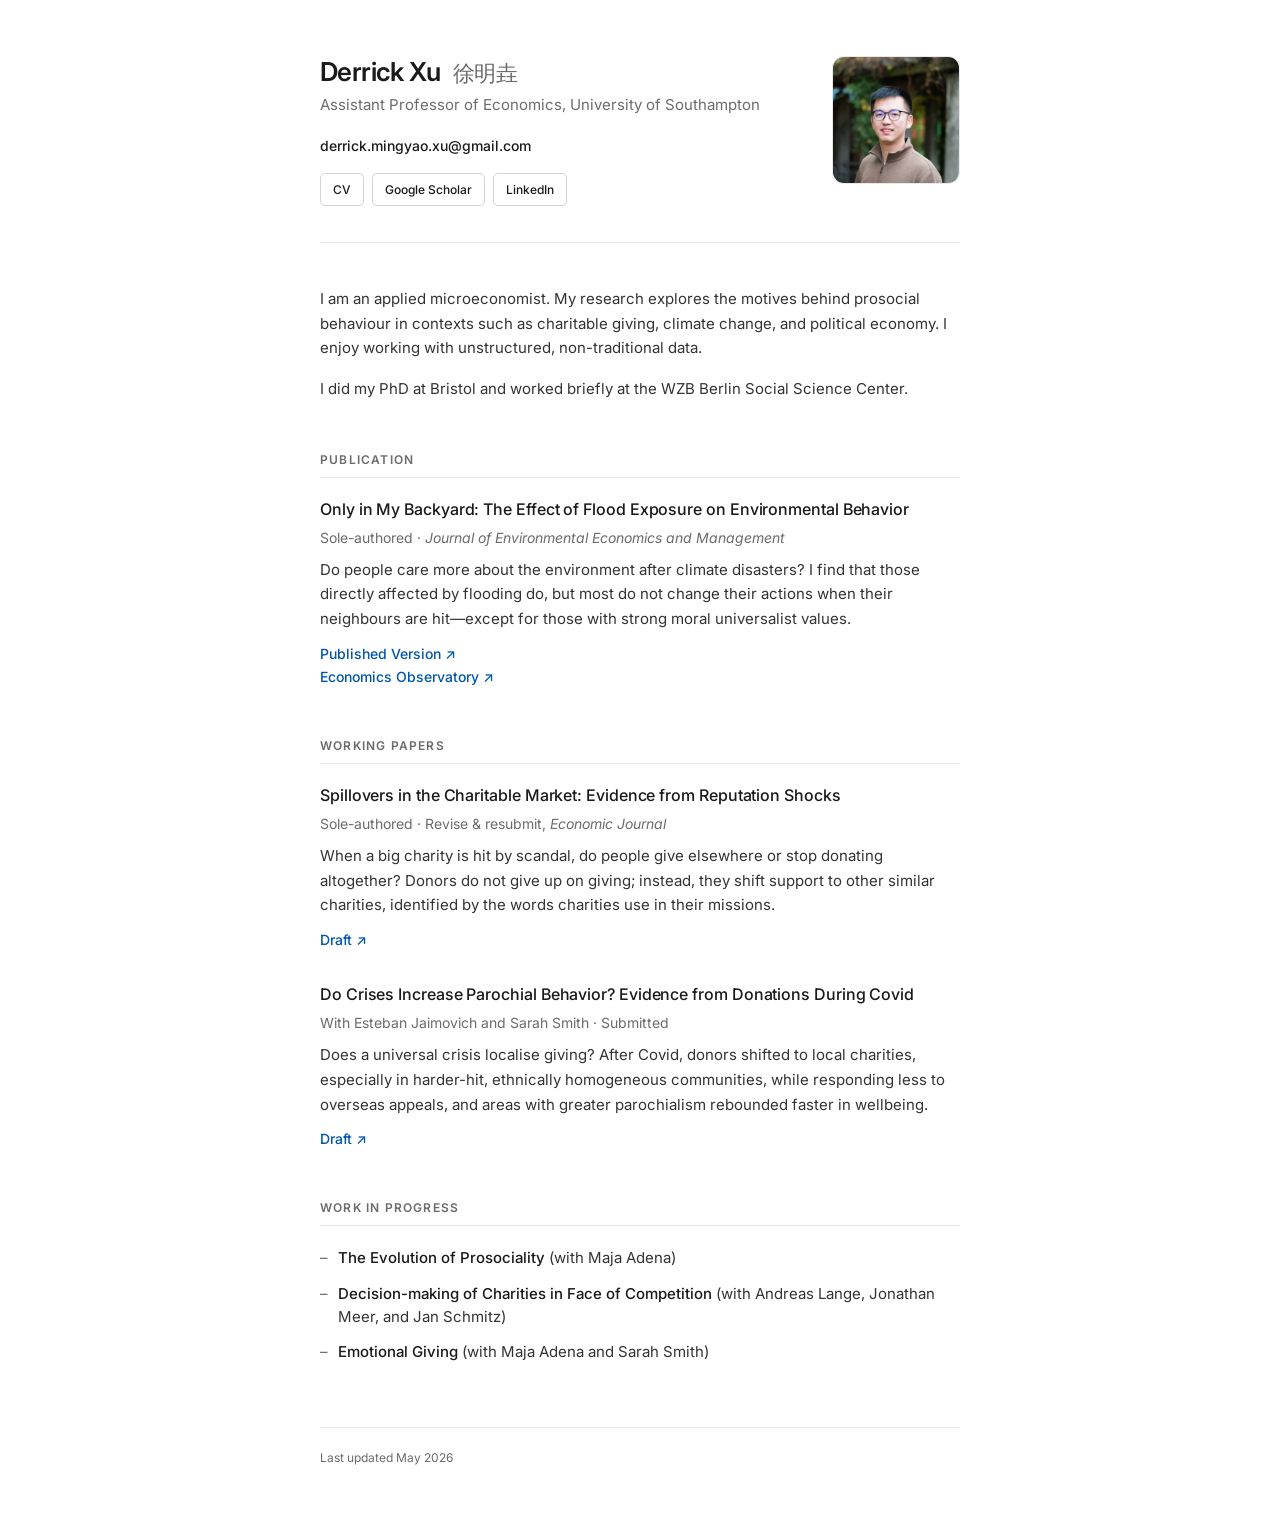
==== index.html @ 15046eed "Add Economics Observatory link for flood exposure paper. Co-authored-by: Cursor <cursoragent@cursor." ====
<!DOCTYPE html>
<html lang="en">
<head>
  <meta charset="utf-8">
  <meta name="viewport" content="width=device-width, initial-scale=1">
  <meta name="description" content="Derrick Xu — Assistant Professor of Economics at the University of Southampton. Applied microeconomist researching prosocial behaviour, charitable giving, and climate change.">
  <meta name="author" content="Derrick Xu">
  <title>Derrick Xu | Assistant Professor of Economics</title>
  <link rel="preconnect" href="https://fonts.googleapis.com">
  <link rel="preconnect" href="https://fonts.gstatic.com" crossorigin>
  <link href="https://fonts.googleapis.com/css2?family=Inter:wght@300;400;500;600;700&display=swap" rel="stylesheet">
  <link rel="stylesheet" href="/styles.css">
  <link rel="canonical" href="https://www.mingyaoxu.com/">
  <meta property="og:type" content="website">
  <meta property="og:url" content="https://www.mingyaoxu.com/">
  <meta property="og:title" content="Derrick Xu | Assistant Professor of Economics">
  <meta property="og:description" content="Applied microeconomist at the University of Southampton researching prosocial behaviour, charitable giving, and climate change.">
  <meta property="og:image" content="https://www.mingyaoxu.com/profile.jpg">
  <script type="application/ld+json">
  {
    "@context": "https://schema.org",
    "@type": "Person",
    "name": "Derrick Xu",
    "alternateName": "徐明垚",
    "url": "https://www.mingyaoxu.com/",
    "email": "derrick.mingyao.xu@gmail.com",
    "jobTitle": "Assistant Professor of Economics",
    "worksFor": {
      "@type": "Organization",
      "name": "University of Southampton"
    },
    "sameAs": [
      "https://scholar.google.com/citations?user=iKo71YAAAAAJ&hl=en",
      "https://www.linkedin.com/in/mingyaoxu/"
    ],
    "image": "https://www.mingyaoxu.com/profile.jpg"
  }
  </script>
</head>
<body>
  <main>
    <header class="profile-container">
      <div class="profile-text">
        <h1>Derrick Xu <span lang="zh">徐明垚</span></h1>
        <p class="role">Assistant Professor of Economics, University of Southampton</p>
        <p class="email-line"><a href="mailto:derrick.mingyao.xu@gmail.com">derrick.mingyao.xu@gmail.com</a></p>
        <div class="social-links">
          <a href="cv.pdf" class="btn" target="_blank">CV</a>
          <a href="https://scholar.google.com/citations?user=iKo71YAAAAAJ&hl=en" class="btn" target="_blank">Google Scholar</a>
          <a href="https://www.linkedin.com/in/mingyaoxu/" class="btn" target="_blank">LinkedIn</a>
        </div>
      </div>
      <div class="profile-photo-wrapper">
        <img src="profile.jpg" alt="Derrick Xu" class="profile-photo">
      </div>
    </header>

    <section class="intro">
      <p>
        I am an applied microeconomist. My research explores the motives behind
        prosocial behaviour in contexts such as charitable giving, climate change,
        and political economy. I enjoy working with unstructured, non-traditional data.
      </p>
      <p>
        I did my PhD at Bristol and worked briefly at the WZB Berlin Social Science Center.
      </p>
    </section>

    <section>
      <h2>Publication</h2>
      <article class="paper">
        <h3>Only in My Backyard: The Effect of Flood Exposure on Environmental Behavior</h3>
        <p class="meta">Sole-authored · <em>Journal of Environmental Economics and Management</em></p>
        <p class="abstract">
          Do people care more about the environment after climate disasters? I find that
          those directly affected by flooding do, but most do not change their actions when
          their neighbours are hit—except for those with strong moral universalist values.
        </p>
        <p class="links">
          <a href="https://www.sciencedirect.com/science/article/pii/S0095069626000203" target="_blank">Published Version ↗</a><br>
          <a href="https://www.economicsobservatory.com/how-do-climate-disasters-affect-pro-environmental-behaviour" target="_blank">Economics Observatory ↗</a>
        </p>
      </article>
    </section>

    <section>
      <h2>Working Papers</h2>

      <article class="paper">
        <h3>Spillovers in the Charitable Market: Evidence from Reputation Shocks</h3>
        <p class="meta">Sole-authored · Revise &amp; resubmit, <em>Economic Journal</em></p>
        <p class="abstract">
          When a big charity is hit by scandal, do people give elsewhere or stop donating
          altogether? Donors do not give up on giving; instead, they shift support to other
          similar charities, identified by the words charities use in their missions.
        </p>
        <p class="links">
          <a href="https://papers.ssrn.com/sol3/papers.cfm?abstract_id=4206456" target="_blank">Draft ↗</a>
        </p>
      </article>

      <article class="paper">
        <h3>Do Crises Increase Parochial Behavior? Evidence from Donations During Covid</h3>
        <p class="meta">With Esteban Jaimovich and Sarah Smith · Submitted</p>
        <p class="abstract">
          Does a universal crisis localise giving? After Covid, donors shifted to local
          charities, especially in harder-hit, ethnically homogeneous communities, while
          responding less to overseas appeals, and areas with greater parochialism
          rebounded faster in wellbeing.
        </p>
        <p class="links">
          <a href="https://drive.google.com/file/d/1Ia8C5Upaz-mof3PWEt4XG70wRRkatmMQ/view?usp=drive_link" target="_blank">Draft ↗</a>
        </p>
      </article>
    </section>

    <section>
      <h2>Work in Progress</h2>
      <ul class="wip">
        <li><strong>The Evolution of Prosociality</strong> (with Maja Adena)</li>
        <li><strong>Decision-making of Charities in Face of Competition</strong> (with Andreas Lange, Jonathan Meer, and Jan Schmitz)</li>
        <li><strong>Emotional Giving</strong> (with Maja Adena and Sarah Smith)</li>
      </ul>
    </section>

    <footer>
      <p>Last updated May 2026</p>
    </footer>
  </main>
</body>
</html>
---- styles.css ----
*,
*::before,
*::after {
  box-sizing: border-box;
}

:root {
  --text: #1a1a1a;
  --text-secondary: #333333;
  --text-muted: #6b6b6b;
  --link: #0055aa;
  --link-hover: #003d7a;
  --border: #e8e8e8;
  --bg-hover: #f5f5f7;
  --max-width: 40rem;

  /* Type scale */
  --fs-xs: 0.75rem;
  --fs-sm: 0.875rem;
  --fs-base: 0.9375rem;
  --fs-md: 1rem;
  --fs-lg: 1.0625rem;
  --fs-xl: 1.625rem;
}

html {
  font-size: 16px;
  -webkit-text-size-adjust: 100%;
}

body {
  margin: 0;
  padding: 3.5rem 1.75rem 4.5rem;
  font-family: 'Inter', -apple-system, BlinkMacSystemFont, "Segoe UI", Roboto, Helvetica, Arial, sans-serif;
  font-size: var(--fs-base);
  line-height: 1.65;
  color: var(--text);
  background: #ffffff;
  -webkit-font-smoothing: antialiased;
  -moz-osx-font-smoothing: grayscale;
}

main {
  max-width: var(--max-width);
  margin: 0 auto;
}

/* Header & Profile Layout */
.profile-container {
  display: flex;
  flex-direction: row;
  align-items: flex-start;
  justify-content: space-between;
  gap: 2rem;
  margin-bottom: 2.75rem;
  padding-bottom: 2.25rem;
  border-bottom: 1px solid var(--border);
}

.profile-text {
  flex: 1;
}

h1 {
  margin: 0 0 0.35rem;
  font-size: var(--fs-xl);
  font-weight: 600;
  line-height: 1.25;
  letter-spacing: -0.02em;
  color: var(--text);
}

h1 span {
  font-size: 0.85em;
  font-weight: 400;
  color: var(--text-muted);
  margin-left: 0.4rem;
}

.role {
  margin: 0 0 1.125rem;
  font-size: var(--fs-base);
  font-weight: 400;
  color: var(--text-muted);
  line-height: 1.45;
}

/* Social & Action Links */
.email-line {
  margin: 0 0 1rem;
  font-size: var(--fs-sm);
  color: var(--text-muted);
}

.email-line a {
  color: var(--text);
  font-weight: 500;
}

.email-line a:hover {
  color: var(--link);
  text-decoration: none;
}

.social-links {
  display: flex;
  flex-wrap: wrap;
  gap: 0.5rem;
}

.btn {
  display: inline-flex;
  align-items: center;
  padding: 0.35rem 0.75rem;
  font-size: var(--fs-xs);
  font-weight: 500;
  color: var(--text);
  background: #ffffff;
  border: 1px solid #d4d4d8;
  border-radius: 5px;
  text-decoration: none;
  transition: background 0.15s ease, border-color 0.15s ease;
}

.btn:hover {
  background: var(--bg-hover);
  border-color: #a1a1aa;
  color: var(--text);
  text-decoration: none;
}

/* Profile Photo */
.profile-photo-wrapper {
  flex-shrink: 0;
}

.profile-photo {
  width: 128px;
  height: 128px;
  object-fit: cover;
  object-position: center center;
  border-radius: 12px;
  border: 1px solid var(--border);
  background-color: var(--bg-hover);
}

/* Section Styles */
section {
  margin-bottom: 3rem;
}

h2 {
  margin: 0 0 1.25rem;
  font-size: var(--fs-xs);
  font-weight: 600;
  letter-spacing: 0.1em;
  text-transform: uppercase;
  color: var(--text-muted);
  border-bottom: 1px solid var(--border);
  padding-bottom: 0.45rem;
}

.intro p {
  margin: 0 0 1rem;
  font-size: var(--fs-base);
  line-height: 1.65;
  color: var(--text-secondary);
}

/* Paper Styles */
.paper {
  margin-bottom: 2rem;
}

.paper:last-child {
  margin-bottom: 0;
}

h3 {
  margin: 0 0 0.35rem;
  font-size: var(--fs-md);
  font-weight: 500;
  line-height: 1.45;
  letter-spacing: -0.005em;
  color: var(--text);
}

.meta {
  margin: 0 0 0.625rem;
  font-size: var(--fs-sm);
  color: var(--text-muted);
  line-height: 1.5;
}

.abstract {
  margin: 0 0 0.625rem;
  font-size: var(--fs-base);
  color: var(--text-secondary);
  line-height: 1.65;
}

.links {
  margin: 0;
  font-size: var(--fs-sm);
  font-weight: 500;
}

/* Work in Progress List */
.wip {
  margin: 0;
  padding: 0;
  list-style: none;
}

.wip li {
  position: relative;
  padding-left: 1.125rem;
  margin-bottom: 0.75rem;
  font-size: var(--fs-base);
  color: var(--text-secondary);
  line-height: 1.55;
}

.wip li::before {
  content: "–";
  position: absolute;
  left: 0;
  color: var(--text-muted);
}

.wip li strong {
  font-weight: 500;
  color: var(--text);
}

/* Global Link Styles */
a {
  color: var(--link);
  text-decoration: none;
  transition: color 0.15s ease;
}

a:hover {
  color: var(--link-hover);
  text-decoration: underline;
}

/* Footer */
footer {
  margin-top: 4rem;
  padding-top: 1.25rem;
  border-top: 1px solid var(--border);
}

footer p {
  margin: 0;
  font-size: var(--fs-xs);
  color: var(--text-muted);
}

/* Responsive Design */
@media (max-width: 640px) {
  body {
    padding: 2.25rem 1.125rem 3.5rem;
  }

  .profile-container {
    flex-direction: column-reverse;
    align-items: center;
    text-align: center;
    gap: 1.25rem;
    padding-bottom: 1.75rem;
  }

  .profile-photo {
    width: 112px;
    height: 112px;
  }

  h1 {
    font-size: 1.5rem;
  }

  .role {
    margin-bottom: 1rem;
  }

  .social-links {
    justify-content: center;
  }
}
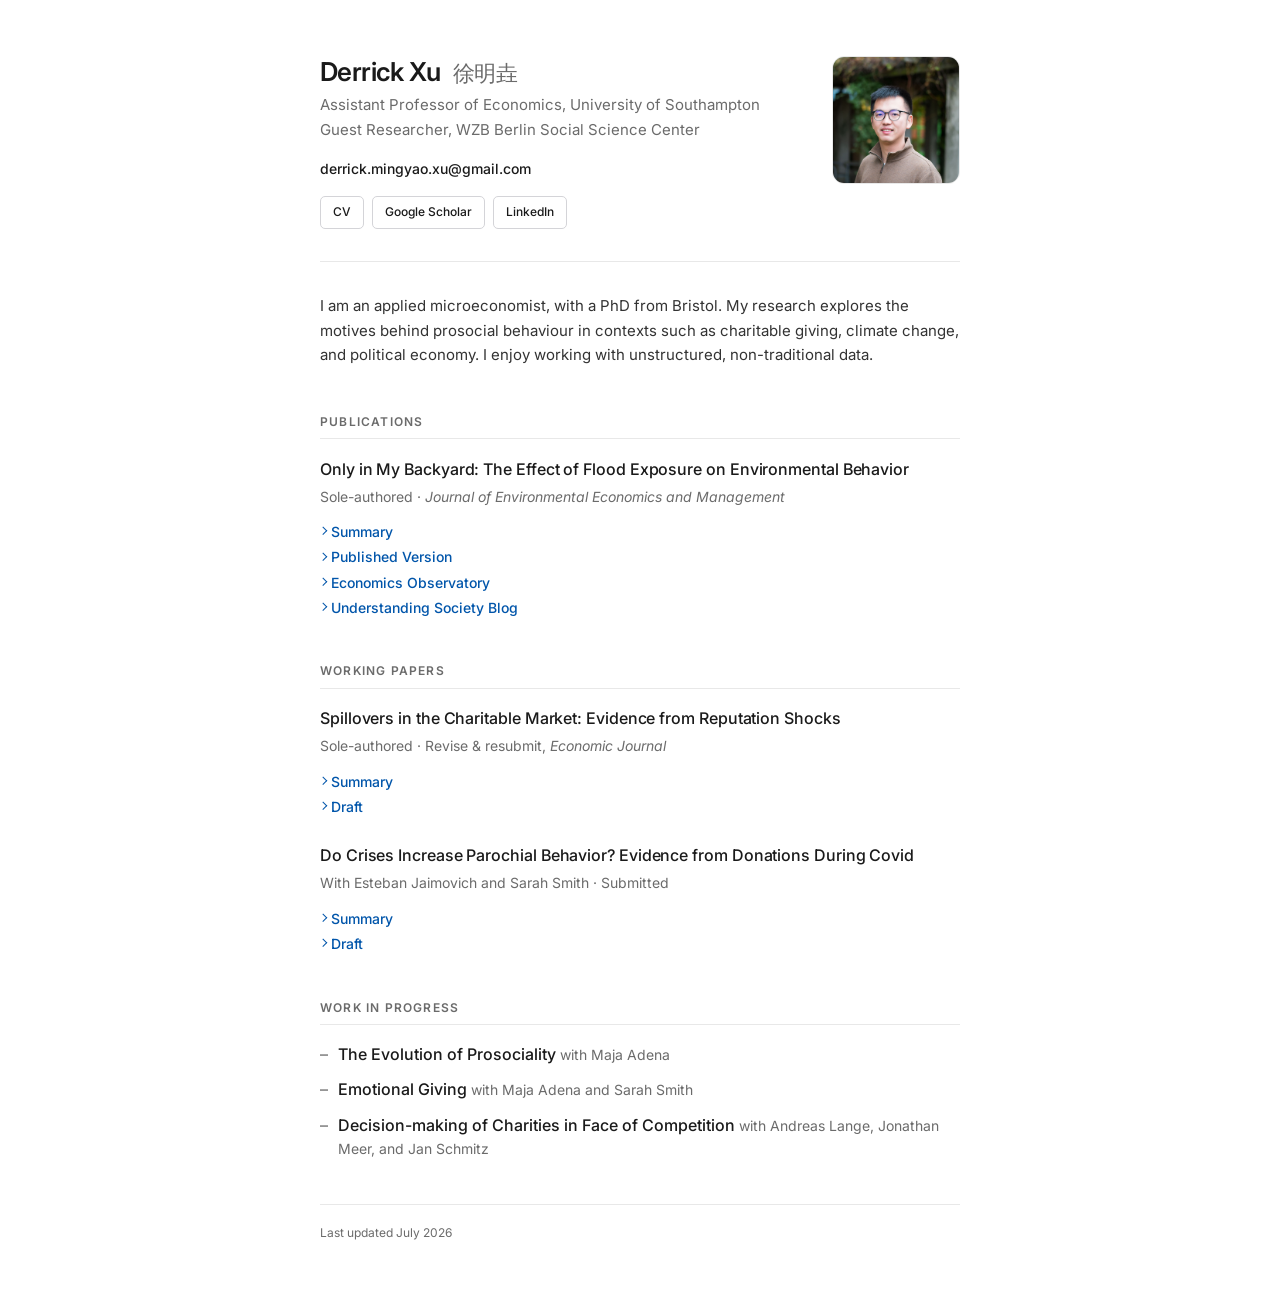
==== commit f39d2065: "Refresh homepage layout with clearer sections and click-to-show summaries. Co-authored-by: Cursor <c" ====
--- a/index.html
+++ b/index.html
@@ -9,7 +9,7 @@
   <link rel="preconnect" href="https://fonts.googleapis.com">
   <link rel="preconnect" href="https://fonts.gstatic.com" crossorigin>
   <link href="https://fonts.googleapis.com/css2?family=Inter:wght@300;400;500;600;700&display=swap" rel="stylesheet">
-  <link rel="stylesheet" href="/styles.css">
+  <link rel="stylesheet" href="styles.css">
   <link rel="canonical" href="https://www.mingyaoxu.com/">
   <meta property="og:type" content="website">
   <meta property="og:url" content="https://www.mingyaoxu.com/">
@@ -43,6 +43,7 @@
       <div class="profile-text">
         <h1>Derrick Xu <span lang="zh">徐明垚</span></h1>
         <p class="role">Assistant Professor of Economics, University of Southampton</p>
+        <p class="role role-secondary">Guest Researcher, WZB Berlin Social Science Center</p>
         <p class="email-line"><a href="mailto:derrick.mingyao.xu@gmail.com">derrick.mingyao.xu@gmail.com</a></p>
         <div class="social-links">
           <a href="cv.pdf" class="btn" target="_blank">CV</a>
@@ -57,74 +58,81 @@
 
     <section class="intro">
       <p>
-        I am an applied microeconomist. My research explores the motives behind
+        I am an applied microeconomist, with a PhD from Bristol. My research explores the motives behind
         prosocial behaviour in contexts such as charitable giving, climate change,
         and political economy. I enjoy working with unstructured, non-traditional data.
       </p>
-      <p>
-        I did my PhD at Bristol and worked briefly at the WZB Berlin Social Science Center.
-      </p>
     </section>
 
-    <section>
-      <h2>Publication</h2>
+    <section class="research-section">
+      <h2>Publications</h2>
       <article class="paper">
         <h3>Only in My Backyard: The Effect of Flood Exposure on Environmental Behavior</h3>
         <p class="meta">Sole-authored · <em>Journal of Environmental Economics and Management</em></p>
-        <p class="abstract">
-          Do people care more about the environment after climate disasters? I find that
-          those directly affected by flooding do, but most do not change their actions when
-          their neighbours are hit—except for those with strong moral universalist values.
-        </p>
+        <details class="summary">
+          <summary>Summary</summary>
+          <p>
+            Do people care more about the environment after climate disasters? I find that
+            those directly affected by flooding do, but most do not change their actions when
+            their neighbours are hit—except for those with strong moral universalist values.
+          </p>
+        </details>
         <p class="links">
-          <a href="https://www.sciencedirect.com/science/article/pii/S0095069626000203" target="_blank">Published Version ↗</a><br>
-          <a href="https://www.economicsobservatory.com/how-do-climate-disasters-affect-pro-environmental-behaviour" target="_blank">Economics Observatory ↗</a>
+          <a href="https://www.sciencedirect.com/science/article/pii/S0095069626000203" target="_blank">Published Version</a>
+          <a href="https://www.economicsobservatory.com/how-do-climate-disasters-affect-pro-environmental-behaviour" target="_blank">Economics Observatory</a>
+          <a href="https://www.understandingsociety.ac.uk/blog/2026/07/06/local-flooding-behaviour/" target="_blank">Understanding Society Blog</a>
         </p>
       </article>
     </section>
 
-    <section>
+    <section class="research-section">
       <h2>Working Papers</h2>
 
       <article class="paper">
         <h3>Spillovers in the Charitable Market: Evidence from Reputation Shocks</h3>
         <p class="meta">Sole-authored · Revise &amp; resubmit, <em>Economic Journal</em></p>
-        <p class="abstract">
-          When a big charity is hit by scandal, do people give elsewhere or stop donating
-          altogether? Donors do not give up on giving; instead, they shift support to other
-          similar charities, identified by the words charities use in their missions.
-        </p>
+        <details class="summary">
+          <summary>Summary</summary>
+          <p>
+            When a big charity is hit by scandal, do people give elsewhere or stop donating
+            altogether? Donors do not give up on giving; instead, they shift support to other
+            similar charities, identified by the words charities use in their missions.
+          </p>
+        </details>
         <p class="links">
-          <a href="https://papers.ssrn.com/sol3/papers.cfm?abstract_id=4206456" target="_blank">Draft ↗</a>
+          <a href="https://papers.ssrn.com/sol3/papers.cfm?abstract_id=4206456" target="_blank">Draft</a>
         </p>
       </article>
 
       <article class="paper">
         <h3>Do Crises Increase Parochial Behavior? Evidence from Donations During Covid</h3>
         <p class="meta">With Esteban Jaimovich and Sarah Smith · Submitted</p>
-        <p class="abstract">
-          Does a universal crisis localise giving? After Covid, donors shifted to local
-          charities, especially in harder-hit, ethnically homogeneous communities, while
-          responding less to overseas appeals, and areas with greater parochialism
-          rebounded faster in wellbeing.
-        </p>
+        <details class="summary">
+          <summary>Summary</summary>
+          <p>
+            Does a universal crisis localise giving? After Covid, donors shifted to local
+            charities, especially in harder-hit, ethnically homogeneous communities, while
+            responding less to overseas appeals, and areas with greater parochialism
+            rebounded faster in wellbeing.
+          </p>
+        </details>
         <p class="links">
-          <a href="https://drive.google.com/file/d/1Ia8C5Upaz-mof3PWEt4XG70wRRkatmMQ/view?usp=drive_link" target="_blank">Draft ↗</a>
+          <a href="https://drive.google.com/file/d/1Ia8C5Upaz-mof3PWEt4XG70wRRkatmMQ/view?usp=drive_link" target="_blank">Draft</a>
         </p>
       </article>
     </section>
 
-    <section>
+    <section class="research-section">
       <h2>Work in Progress</h2>
       <ul class="wip">
-        <li><strong>The Evolution of Prosociality</strong> (with Maja Adena)</li>
-        <li><strong>Decision-making of Charities in Face of Competition</strong> (with Andreas Lange, Jonathan Meer, and Jan Schmitz)</li>
-        <li><strong>Emotional Giving</strong> (with Maja Adena and Sarah Smith)</li>
+        <li><strong>The Evolution of Prosociality</strong> <span class="coauthors">with Maja Adena</span></li>
+        <li><strong>Emotional Giving</strong> <span class="coauthors">with Maja Adena and Sarah Smith</span></li>
+        <li><strong>Decision-making of Charities in Face of Competition</strong> <span class="coauthors">with Andreas Lange, Jonathan Meer, and Jan Schmitz</span></li>
       </ul>
     </section>
 
     <footer>
-      <p>Last updated May 2026</p>
+      <p>Last updated July 2026</p>
     </footer>
   </main>
 </body>
--- a/styles.css
+++ b/styles.css
@@ -14,12 +14,10 @@
   --bg-hover: #f5f5f7;
   --max-width: 40rem;
 
-  /* Type scale */
   --fs-xs: 0.75rem;
   --fs-sm: 0.875rem;
   --fs-base: 0.9375rem;
   --fs-md: 1rem;
-  --fs-lg: 1.0625rem;
   --fs-xl: 1.625rem;
 }
 
@@ -45,15 +43,15 @@
   margin: 0 auto;
 }
 
-/* Header & Profile Layout */
+/* Profile */
 .profile-container {
   display: flex;
   flex-direction: row;
   align-items: flex-start;
   justify-content: space-between;
   gap: 2rem;
-  margin-bottom: 2.75rem;
-  padding-bottom: 2.25rem;
+  margin-bottom: 2rem;
+  padding-bottom: 2rem;
   border-bottom: 1px solid var(--border);
 }
 
@@ -78,14 +76,21 @@
 }
 
 .role {
-  margin: 0 0 1.125rem;
+  margin: 0;
   font-size: var(--fs-base);
   font-weight: 400;
   color: var(--text-muted);
   line-height: 1.45;
 }
 
-/* Social & Action Links */
+.role + .role {
+  margin-top: 0.2rem;
+}
+
+.role-secondary {
+  margin-bottom: 1rem;
+}
+
 .email-line {
   margin: 0 0 1rem;
   font-size: var(--fs-sm);
@@ -129,7 +134,6 @@
   text-decoration: none;
 }
 
-/* Profile Photo */
 .profile-photo-wrapper {
   flex-shrink: 0;
 }
@@ -144,40 +148,63 @@
   background-color: var(--bg-hover);
 }
 
-/* Section Styles */
-section {
-  margin-bottom: 3rem;
+/*
+  Layout rhythm (kept simple on purpose):
+  - One rule under the profile
+  - Space between major sections
+  - Short underline under each section heading
+  - Space between papers (no extra rules)
+*/
+.intro {
+  margin: 0 0 2.75rem;
+  padding: 0;
+  border: none;
+}
+
+.intro p {
+  margin: 0 0 0.85rem;
+  font-size: var(--fs-base);
+  line-height: 1.65;
+  color: var(--text-secondary);
+}
+
+.intro p:last-child {
+  margin-bottom: 0;
+}
+
+.research-section {
+  margin: 0 0 2.75rem;
+  padding: 0;
+  border: none;
+}
+
+.research-section:last-of-type {
+  margin-bottom: 0;
 }
 
 h2 {
-  margin: 0 0 1.25rem;
+  margin: 0 0 1.15rem;
+  padding-bottom: 0.4rem;
   font-size: var(--fs-xs);
   font-weight: 600;
   letter-spacing: 0.1em;
   text-transform: uppercase;
   color: var(--text-muted);
   border-bottom: 1px solid var(--border);
-  padding-bottom: 0.45rem;
-}
-
-.intro p {
-  margin: 0 0 1rem;
-  font-size: var(--fs-base);
-  line-height: 1.65;
-  color: var(--text-secondary);
-}
-
-/* Paper Styles */
+}
+
 .paper {
-  margin-bottom: 2rem;
-}
-
-.paper:last-child {
-  margin-bottom: 0;
+  margin: 0;
+  padding: 0;
+  border: none;
+}
+
+.paper + .paper {
+  margin-top: 1.75rem;
 }
 
 h3 {
-  margin: 0 0 0.35rem;
+  margin: 0 0 0.3rem;
   font-size: var(--fs-md);
   font-weight: 500;
   line-height: 1.45;
@@ -186,14 +213,66 @@
 }
 
 .meta {
-  margin: 0 0 0.625rem;
+  margin: 0 0 0.65rem;
   font-size: var(--fs-sm);
   color: var(--text-muted);
   line-height: 1.5;
 }
 
-.abstract {
-  margin: 0 0 0.625rem;
+.summary summary,
+.links a {
+  display: inline-flex;
+  align-items: center;
+  gap: 0.35rem;
+  font-size: var(--fs-sm);
+  font-weight: 500;
+  color: var(--link);
+  line-height: 1.4;
+}
+
+.summary summary::before,
+.links a::before {
+  content: "";
+  display: inline-block;
+  width: 0.35rem;
+  height: 0.35rem;
+  border-right: 1.5px solid currentColor;
+  border-bottom: 1.5px solid currentColor;
+  transform: rotate(-45deg);
+  margin-top: -0.1rem;
+  flex-shrink: 0;
+}
+
+.summary summary:hover,
+.links a:hover {
+  color: var(--link-hover);
+}
+
+.summary {
+  margin: 0 0 0.35rem;
+}
+
+.summary summary {
+  list-style: none;
+  cursor: pointer;
+  user-select: none;
+}
+
+.summary summary::-webkit-details-marker {
+  display: none;
+}
+
+.summary summary::before {
+  transition: transform 0.15s ease;
+}
+
+.summary[open] summary::before {
+  transform: rotate(45deg);
+  margin-top: 0.05rem;
+}
+
+.summary p {
+  margin: 0.65rem 0 0;
   font-size: var(--fs-base);
   color: var(--text-secondary);
   line-height: 1.65;
@@ -201,24 +280,36 @@
 
 .links {
   margin: 0;
-  font-size: var(--fs-sm);
-  font-weight: 500;
-}
-
-/* Work in Progress List */
+  display: flex;
+  flex-direction: column;
+  align-items: flex-start;
+  gap: 0.35rem;
+}
+
+.links a {
+  text-decoration: none;
+}
+
+.links a:hover {
+  text-decoration: none;
+}
+
 .wip {
   margin: 0;
   padding: 0;
   list-style: none;
+  display: flex;
+  flex-direction: column;
+  gap: 0.75rem;
 }
 
 .wip li {
   position: relative;
-  padding-left: 1.125rem;
-  margin-bottom: 0.75rem;
-  font-size: var(--fs-base);
-  color: var(--text-secondary);
-  line-height: 1.55;
+  padding: 0 0 0 1.125rem;
+  margin: 0;
+  font-size: var(--fs-md);
+  line-height: 1.45;
+  border: none;
 }
 
 .wip li::before {
@@ -233,7 +324,12 @@
   color: var(--text);
 }
 
-/* Global Link Styles */
+.wip .coauthors {
+  font-size: var(--fs-sm);
+  color: var(--text-muted);
+  line-height: 1.5;
+}
+
 a {
   color: var(--link);
   text-decoration: none;
@@ -245,10 +341,9 @@
   text-decoration: underline;
 }
 
-/* Footer */
 footer {
-  margin-top: 4rem;
-  padding-top: 1.25rem;
+  margin-top: 2.75rem;
+  padding-top: 1.15rem;
   border-top: 1px solid var(--border);
 }
 
@@ -258,7 +353,6 @@
   color: var(--text-muted);
 }
 
-/* Responsive Design */
 @media (max-width: 640px) {
   body {
     padding: 2.25rem 1.125rem 3.5rem;
@@ -269,6 +363,7 @@
     align-items: center;
     text-align: center;
     gap: 1.25rem;
+    margin-bottom: 1.75rem;
     padding-bottom: 1.75rem;
   }
 
@@ -281,11 +376,20 @@
     font-size: 1.5rem;
   }
 
-  .role {
-    margin-bottom: 1rem;
-  }
-
   .social-links {
     justify-content: center;
   }
-}
+
+  .intro,
+  .research-section {
+    margin-bottom: 2.25rem;
+  }
+
+  .paper + .paper {
+    margin-top: 1.5rem;
+  }
+
+  footer {
+    margin-top: 2.25rem;
+  }
+}
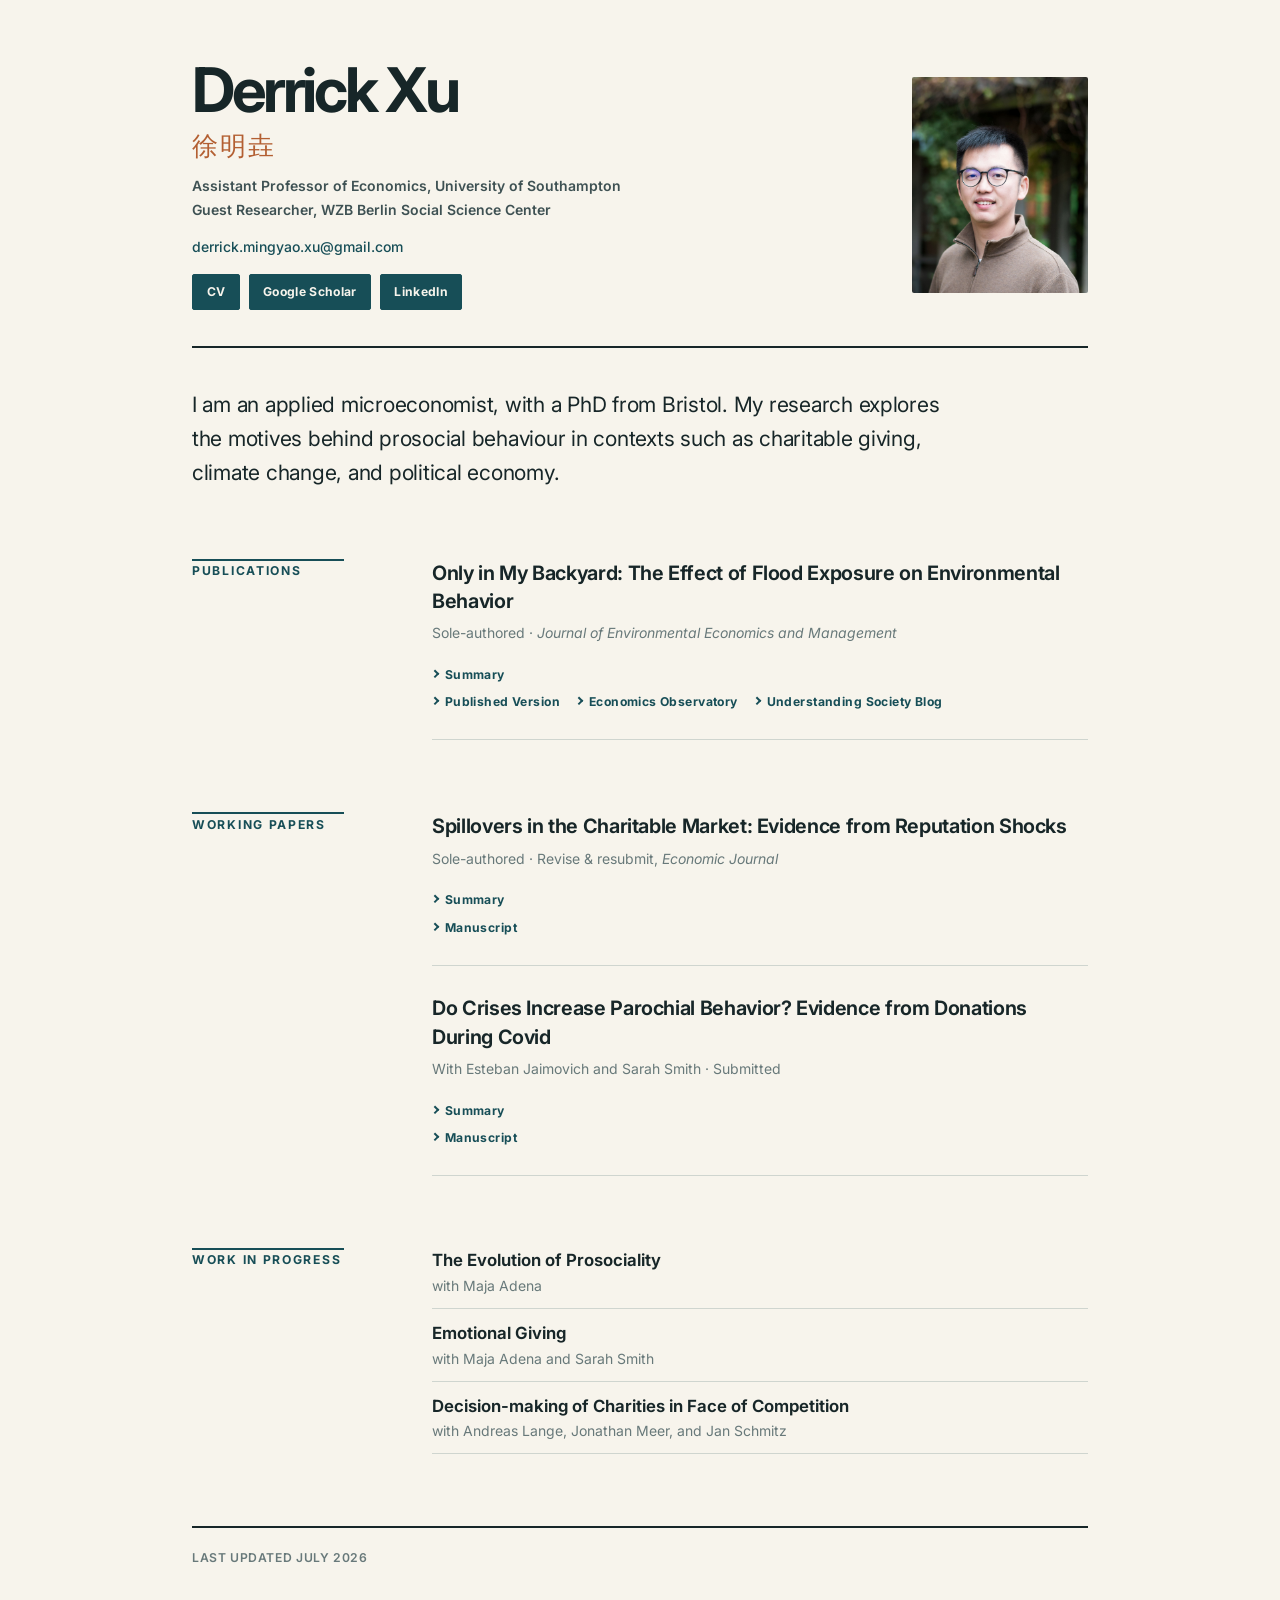
==== commit f8c47e77: "Refresh homepage styling and mobile layout. Co-authored-by: Cursor <cursoragent@cursor.com>" ====
--- a/index.html
+++ b/index.html
@@ -60,7 +60,7 @@
       <p>
         I am an applied microeconomist, with a PhD from Bristol. My research explores the motives behind
         prosocial behaviour in contexts such as charitable giving, climate change,
-        and political economy. I enjoy working with unstructured, non-traditional data.
+        and political economy.
       </p>
     </section>
 
@@ -100,7 +100,7 @@
           </p>
         </details>
         <p class="links">
-          <a href="https://papers.ssrn.com/sol3/papers.cfm?abstract_id=4206456" target="_blank">Draft</a>
+          <a href="https://papers.ssrn.com/sol3/papers.cfm?abstract_id=4206456" target="_blank">Manuscript</a>
         </p>
       </article>
 
@@ -117,7 +117,7 @@
           </p>
         </details>
         <p class="links">
-          <a href="https://drive.google.com/file/d/1Ia8C5Upaz-mof3PWEt4XG70wRRkatmMQ/view?usp=drive_link" target="_blank">Draft</a>
+          <a href="https://drive.google.com/file/d/1Ia8C5Upaz-mof3PWEt4XG70wRRkatmMQ/view?usp=drive_link" target="_blank">Manuscript</a>
         </p>
       </article>
     </section>
--- a/styles.css
+++ b/styles.css
@@ -5,20 +5,23 @@
 }
 
 :root {
-  --text: #1a1a1a;
-  --text-secondary: #333333;
-  --text-muted: #6b6b6b;
-  --link: #0055aa;
-  --link-hover: #003d7a;
-  --border: #e8e8e8;
-  --bg-hover: #f5f5f7;
-  --max-width: 40rem;
-
-  --fs-xs: 0.75rem;
+  --ink: #172628;
+  --text: #223436;
+  --text-secondary: #3e5153;
+  --text-muted: #68797a;
+  --paper: #f7f4ec;
+  --paper-deep: #eee9de;
+  --teal: #174e57;
+  --teal-dark: #103940;
+  --accent: #b35f32;
+  --border: #cfd5cf;
+  --max-width: 56rem;
+
+  --fs-xs: 0.76rem;
   --fs-sm: 0.875rem;
-  --fs-base: 0.9375rem;
-  --fs-md: 1rem;
-  --fs-xl: 1.625rem;
+  --fs-base: 1rem;
+  --fs-md: 1.05rem;
+  --fs-xl: clamp(2.2rem, 6vw, 3.85rem);
 }
 
 html {
@@ -28,59 +31,61 @@
 
 body {
   margin: 0;
-  padding: 3.5rem 1.75rem 4.5rem;
+  padding: 0 2rem 3.5rem;
   font-family: 'Inter', -apple-system, BlinkMacSystemFont, "Segoe UI", Roboto, Helvetica, Arial, sans-serif;
   font-size: var(--fs-base);
-  line-height: 1.65;
+  line-height: 1.7;
   color: var(--text);
-  background: #ffffff;
+  background: var(--paper);
   -webkit-font-smoothing: antialiased;
   -moz-osx-font-smoothing: grayscale;
 }
 
 main {
   max-width: var(--max-width);
-  margin: 0 auto;
+  margin: 3.75rem auto 0;
 }
 
 /* Profile */
 .profile-container {
-  display: flex;
-  flex-direction: row;
-  align-items: flex-start;
-  justify-content: space-between;
-  gap: 2rem;
-  margin-bottom: 2rem;
-  padding-bottom: 2rem;
-  border-bottom: 1px solid var(--border);
+  display: grid;
+  grid-template-columns: minmax(0, 1fr) 11rem;
+  align-items: center;
+  gap: clamp(2rem, 5vw, 4rem);
+  margin-bottom: 2.5rem;
+  padding-bottom: 2.25rem;
+  border-bottom: 2px solid var(--ink);
 }
 
 .profile-text {
-  flex: 1;
+  min-width: 0;
 }
 
 h1 {
-  margin: 0 0 0.35rem;
+  margin: 0 0 1rem;
   font-size: var(--fs-xl);
+  font-weight: 700;
+  line-height: 0.98;
+  letter-spacing: -0.055em;
+  color: var(--ink);
+}
+
+h1 span {
+  display: block;
+  margin: 0.8rem 0 0;
+  font-size: 0.42em;
+  font-weight: 500;
+  letter-spacing: 0.08em;
+  color: var(--accent);
+}
+
+.role {
+  margin: 0;
+  max-width: 34rem;
+  font-size: var(--fs-sm);
   font-weight: 600;
-  line-height: 1.25;
-  letter-spacing: -0.02em;
-  color: var(--text);
-}
-
-h1 span {
-  font-size: 0.85em;
-  font-weight: 400;
-  color: var(--text-muted);
-  margin-left: 0.4rem;
-}
-
-.role {
-  margin: 0;
-  font-size: var(--fs-base);
-  font-weight: 400;
-  color: var(--text-muted);
-  line-height: 1.45;
+  color: var(--text-secondary);
+  line-height: 1.55;
 }
 
 .role + .role {
@@ -88,7 +93,7 @@
 }
 
 .role-secondary {
-  margin-bottom: 1rem;
+  margin-bottom: 0.85rem;
 }
 
 .email-line {
@@ -98,40 +103,46 @@
 }
 
 .email-line a {
-  color: var(--text);
+  color: var(--teal);
   font-weight: 500;
+  text-decoration: underline;
+  text-decoration-color: transparent;
+  text-underline-offset: 0.2em;
 }
 
 .email-line a:hover {
-  color: var(--link);
-  text-decoration: none;
+  color: var(--teal-dark);
+  text-decoration-color: currentColor;
 }
 
 .social-links {
   display: flex;
   flex-wrap: wrap;
-  gap: 0.5rem;
+  gap: 0.55rem;
 }
 
 .btn {
   display: inline-flex;
   align-items: center;
-  padding: 0.35rem 0.75rem;
+  min-height: 2.2rem;
+  padding: 0.4rem 0.85rem;
   font-size: var(--fs-xs);
-  font-weight: 500;
-  color: var(--text);
-  background: #ffffff;
-  border: 1px solid #d4d4d8;
-  border-radius: 5px;
+  font-weight: 700;
+  letter-spacing: 0.025em;
+  color: var(--paper);
+  background: var(--teal);
+  border: 1px solid var(--teal);
+  border-radius: 2px;
   text-decoration: none;
-  transition: background 0.15s ease, border-color 0.15s ease;
+  transition: background-color 0.15s ease, border-color 0.15s ease, transform 0.15s ease;
 }
 
 .btn:hover {
-  background: var(--bg-hover);
-  border-color: #a1a1aa;
-  color: var(--text);
+  background: var(--teal-dark);
+  border-color: var(--teal-dark);
+  color: #ffffff;
   text-decoration: none;
+  transform: translateY(-1px);
 }
 
 .profile-photo-wrapper {
@@ -139,43 +150,38 @@
 }
 
 .profile-photo {
-  width: 128px;
-  height: 128px;
+  display: block;
+  width: 11rem;
+  height: 13.5rem;
   object-fit: cover;
   object-position: center center;
-  border-radius: 12px;
-  border: 1px solid var(--border);
-  background-color: var(--bg-hover);
-}
-
-/*
-  Layout rhythm (kept simple on purpose):
-  - One rule under the profile
-  - Space between major sections
-  - Short underline under each section heading
-  - Space between papers (no extra rules)
-*/
+  border-radius: 2px;
+  border: 0;
+  background-color: var(--paper-deep);
+  filter: saturate(0.82) contrast(1.03);
+}
+
 .intro {
-  margin: 0 0 2.75rem;
+  margin: 0 0 4.25rem;
   padding: 0;
-  border: none;
 }
 
 .intro p {
-  margin: 0 0 0.85rem;
-  font-size: var(--fs-base);
-  line-height: 1.65;
-  color: var(--text-secondary);
-}
-
-.intro p:last-child {
-  margin-bottom: 0;
+  max-width: 47rem;
+  margin: 0;
+  font-size: clamp(1.08rem, 2.1vw, 1.32rem);
+  font-weight: 400;
+  line-height: 1.62;
+  letter-spacing: -0.012em;
+  color: var(--ink);
 }
 
 .research-section {
-  margin: 0 0 2.75rem;
+  display: grid;
+  grid-template-columns: 9.5rem minmax(0, 1fr);
+  column-gap: clamp(2rem, 7vw, 5.5rem);
+  margin: 0 0 4.5rem;
   padding: 0;
-  border: none;
 }
 
 .research-section:last-of-type {
@@ -183,50 +189,54 @@
 }
 
 h2 {
-  margin: 0 0 1.15rem;
-  padding-bottom: 0.4rem;
+  align-self: start;
+  margin: 0;
+  padding: 0.15rem 0 0.75rem;
   font-size: var(--fs-xs);
-  font-weight: 600;
-  letter-spacing: 0.1em;
+  font-weight: 700;
+  line-height: 1.35;
+  letter-spacing: 0.14em;
   text-transform: uppercase;
-  color: var(--text-muted);
+  color: var(--teal);
+  border-top: 2px solid var(--teal);
+}
+
+.paper {
+  grid-column: 2;
+  margin: 0;
+  padding: 0 0 1.8rem;
   border-bottom: 1px solid var(--border);
 }
 
-.paper {
-  margin: 0;
-  padding: 0;
-  border: none;
-}
-
 .paper + .paper {
-  margin-top: 1.75rem;
+  margin-top: 1.8rem;
 }
 
 h3 {
-  margin: 0 0 0.3rem;
-  font-size: var(--fs-md);
-  font-weight: 500;
-  line-height: 1.45;
-  letter-spacing: -0.005em;
-  color: var(--text);
+  margin: 0 0 0.45rem;
+  font-size: clamp(1.08rem, 2vw, 1.24rem);
+  font-weight: 650;
+  line-height: 1.42;
+  letter-spacing: -0.018em;
+  color: var(--ink);
 }
 
 .meta {
-  margin: 0 0 0.65rem;
+  margin: 0 0 0.85rem;
   font-size: var(--fs-sm);
   color: var(--text-muted);
-  line-height: 1.5;
+  line-height: 1.55;
 }
 
 .summary summary,
 .links a {
   display: inline-flex;
   align-items: center;
-  gap: 0.35rem;
-  font-size: var(--fs-sm);
-  font-weight: 500;
-  color: var(--link);
+  gap: 0.45rem;
+  font-size: var(--fs-xs);
+  font-weight: 700;
+  letter-spacing: 0.035em;
+  color: var(--teal);
   line-height: 1.4;
 }
 
@@ -236,8 +246,8 @@
   display: inline-block;
   width: 0.35rem;
   height: 0.35rem;
-  border-right: 1.5px solid currentColor;
-  border-bottom: 1.5px solid currentColor;
+  border-right: 2px solid currentColor;
+  border-bottom: 2px solid currentColor;
   transform: rotate(-45deg);
   margin-top: -0.1rem;
   flex-shrink: 0;
@@ -245,11 +255,11 @@
 
 .summary summary:hover,
 .links a:hover {
-  color: var(--link-hover);
+  color: var(--accent);
 }
 
 .summary {
-  margin: 0 0 0.35rem;
+  margin: 0 0 0.55rem;
 }
 
 .summary summary {
@@ -272,18 +282,22 @@
 }
 
 .summary p {
-  margin: 0.65rem 0 0;
-  font-size: var(--fs-base);
+  margin: 0.9rem 0 1rem;
+  padding: 1rem 1.15rem;
+  font-size: var(--fs-sm);
   color: var(--text-secondary);
-  line-height: 1.65;
+  line-height: 1.7;
+  background: var(--paper-deep);
+  border-left: 2px solid var(--teal);
 }
 
 .links {
   margin: 0;
   display: flex;
-  flex-direction: column;
+  flex-direction: row;
+  flex-wrap: wrap;
   align-items: flex-start;
-  gap: 0.35rem;
+  gap: 0.45rem 1rem;
 }
 
 .links a {
@@ -295,6 +309,7 @@
 }
 
 .wip {
+  grid-column: 2;
   margin: 0;
   padding: 0;
   list-style: none;
@@ -304,92 +319,205 @@
 }
 
 .wip li {
-  position: relative;
-  padding: 0 0 0 1.125rem;
-  margin: 0;
+  margin: 0;
+  padding: 0 0 0.75rem;
   font-size: var(--fs-md);
-  line-height: 1.45;
-  border: none;
-}
-
-.wip li::before {
-  content: "–";
-  position: absolute;
-  left: 0;
-  color: var(--text-muted);
+  line-height: 1.5;
+  border-bottom: 1px solid var(--border);
 }
 
 .wip li strong {
-  font-weight: 500;
-  color: var(--text);
+  font-weight: 650;
+  color: var(--ink);
 }
 
 .wip .coauthors {
+  display: block;
+  margin-top: 0.1rem;
   font-size: var(--fs-sm);
   color: var(--text-muted);
   line-height: 1.5;
 }
 
 a {
-  color: var(--link);
+  color: var(--teal);
   text-decoration: none;
   transition: color 0.15s ease;
 }
 
 a:hover {
-  color: var(--link-hover);
-  text-decoration: underline;
+  color: var(--accent);
 }
 
 footer {
-  margin-top: 2.75rem;
-  padding-top: 1.15rem;
-  border-top: 1px solid var(--border);
+  margin-top: 4.5rem;
+  padding: 1.25rem 0;
+  border-top: 2px solid var(--ink);
 }
 
 footer p {
   margin: 0;
   font-size: var(--fs-xs);
+  font-weight: 600;
+  letter-spacing: 0.05em;
+  text-transform: uppercase;
   color: var(--text-muted);
 }
 
 @media (max-width: 640px) {
   body {
-    padding: 2.25rem 1.125rem 3.5rem;
+    padding: 0 1rem 2.25rem;
+    overflow-x: hidden;
   }
 
   .profile-container {
-    flex-direction: column-reverse;
-    align-items: center;
-    text-align: center;
-    gap: 1.25rem;
-    margin-bottom: 1.75rem;
-    padding-bottom: 1.75rem;
+    grid-template-columns: 5.75rem minmax(0, 1fr);
+    align-items: start;
+    gap: 0.4rem 1rem;
+    margin-bottom: 2rem;
+    padding-bottom: 2rem;
+  }
+
+  main {
+    margin-top: 2.25rem;
+  }
+
+  .profile-text {
+    display: contents;
+  }
+
+  .profile-photo-wrapper {
+    grid-column: 1;
+    grid-row: 1 / span 3;
   }
 
   .profile-photo {
-    width: 112px;
-    height: 112px;
+    width: 5.75rem;
+    height: 6.75rem;
   }
 
   h1 {
-    font-size: 1.5rem;
-  }
-
+    grid-column: 2;
+    grid-row: 1;
+    align-self: end;
+    margin-bottom: 0.35rem;
+    font-size: clamp(2rem, 10vw, 2.6rem);
+    line-height: 1;
+  }
+
+  h1 span {
+    margin-top: 0.4rem;
+    font-size: 0.4em;
+  }
+
+  .profile-container .role {
+    grid-column: 2;
+    min-width: 0;
+    font-size: 0.78rem;
+    line-height: 1.45;
+    overflow-wrap: anywhere;
+  }
+
+  .profile-container .role-secondary {
+    margin-bottom: 0;
+  }
+
+  .email-line,
   .social-links {
-    justify-content: center;
-  }
-
-  .intro,
+    grid-column: 1 / -1;
+  }
+
+  .email-line {
+    margin: 0.75rem 0 0.7rem;
+    overflow-wrap: anywhere;
+  }
+
+  .social-links {
+    gap: 0.45rem;
+  }
+
+  .btn {
+    min-height: 2.35rem;
+    padding-inline: 0.75rem;
+  }
+
+  .intro {
+    margin-bottom: 2.75rem;
+  }
+
+  .intro p {
+    font-size: 1.04rem;
+    line-height: 1.62;
+  }
+
   .research-section {
-    margin-bottom: 2.25rem;
+    grid-template-columns: 1fr;
+    gap: 1.1rem;
+    margin-bottom: 3rem;
+  }
+
+  h2 {
+    padding-top: 0.5rem;
+  }
+
+  h3 {
+    font-size: 1.05rem;
+    line-height: 1.42;
+  }
+
+  .wip {
+    grid-column: 1;
   }
 
   .paper + .paper {
-    margin-top: 1.5rem;
+    margin-top: 1.55rem;
+  }
+
+  .paper {
+    grid-column: 1;
+    padding-bottom: 1.55rem;
+  }
+
+  .summary p {
+    margin-top: 0.75rem;
+    padding: 0.85rem 0.9rem;
+  }
+
+  .links {
+    gap: 0.5rem 0.85rem;
   }
 
   footer {
-    margin-top: 2.25rem;
-  }
-}
+    margin-top: 3rem;
+  }
+}
+
+@media (max-width: 350px) {
+  .profile-container {
+    grid-template-columns: 5.25rem minmax(0, 1fr);
+    column-gap: 0.8rem;
+  }
+
+  .profile-photo {
+    width: 5.25rem;
+    height: 6.25rem;
+  }
+
+  h1 {
+    font-size: 1.85rem;
+  }
+
+  .btn {
+    padding-inline: 0.65rem;
+    font-size: 0.7rem;
+  }
+}
+
+@media (prefers-reduced-motion: reduce) {
+  *,
+  *::before,
+  *::after {
+    scroll-behavior: auto !important;
+    transition: none !important;
+  }
+}
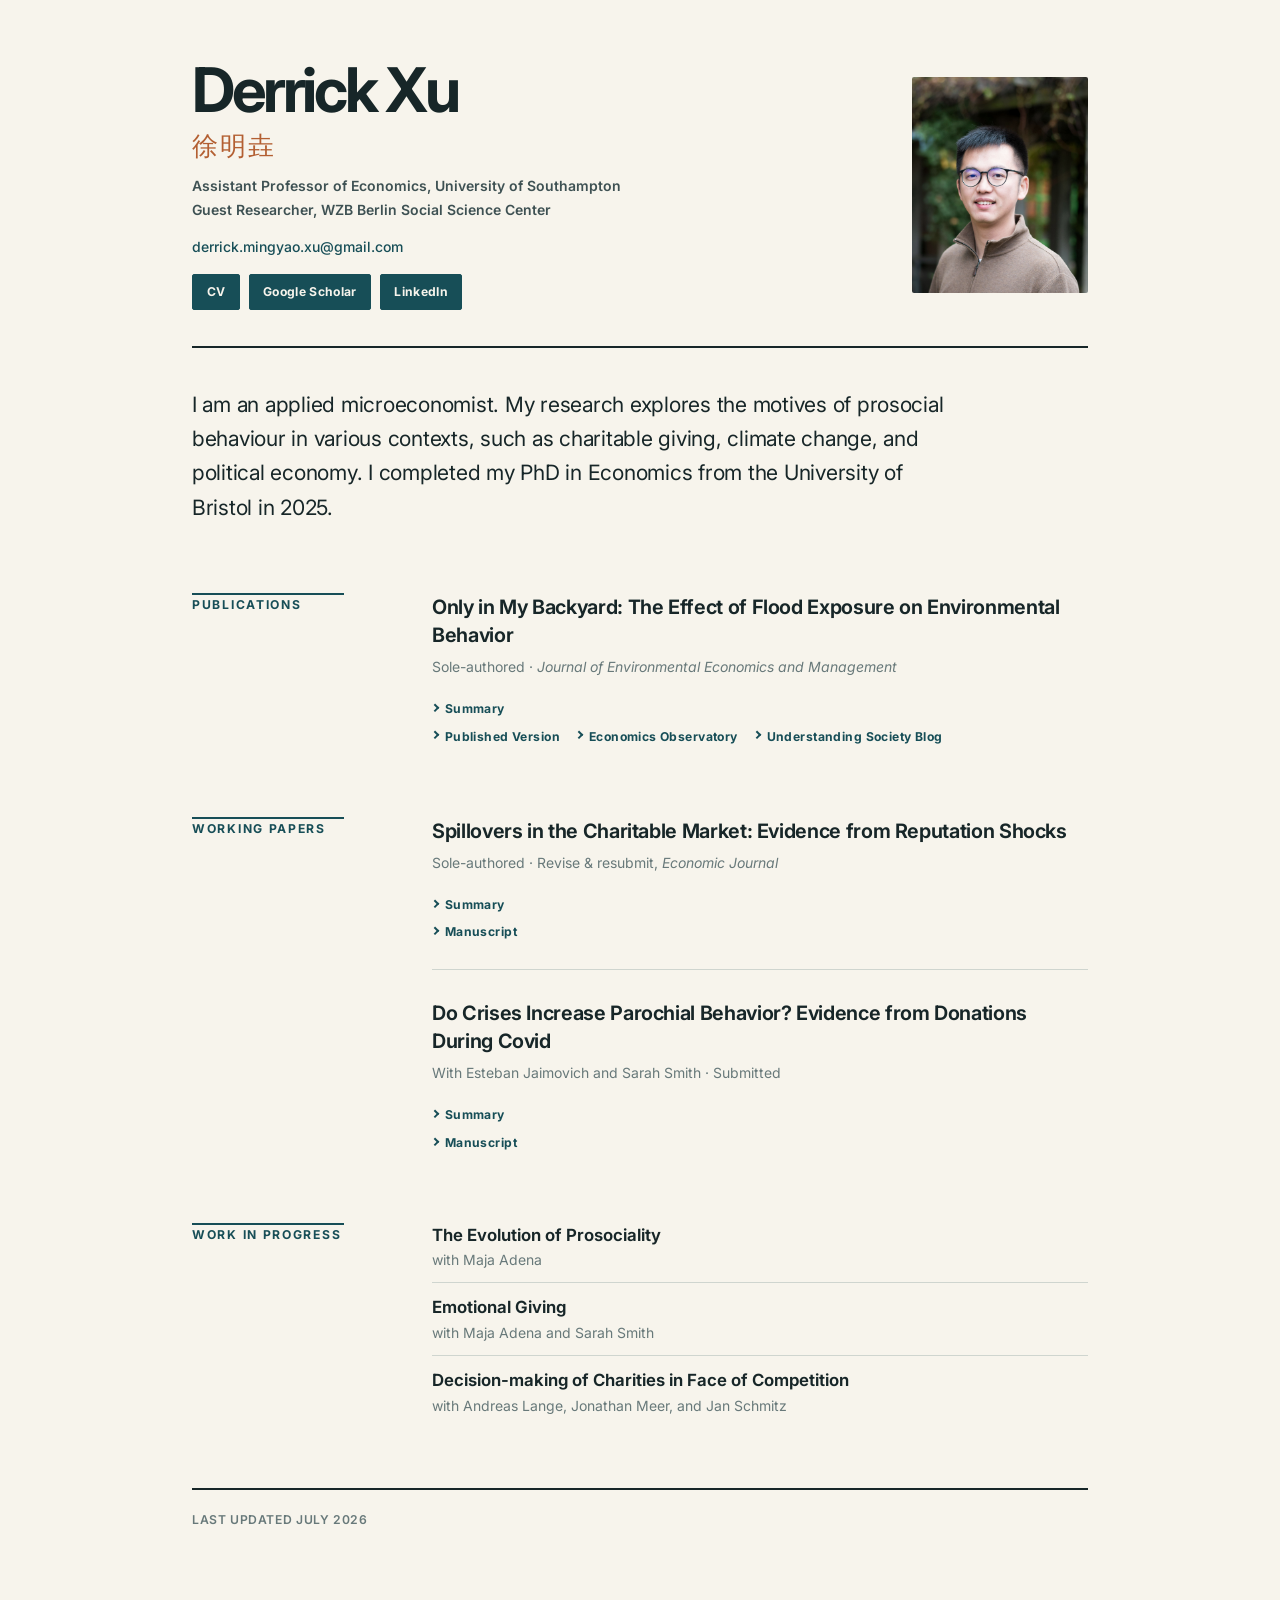
==== commit a4ec8597: "Update bio wording and improve mobile header and publication dividers. Co-authored-by: Cursor <curso" ====
--- a/index.html
+++ b/index.html
@@ -58,9 +58,9 @@
 
     <section class="intro">
       <p>
-        I am an applied microeconomist, with a PhD from Bristol. My research explores the motives behind
-        prosocial behaviour in contexts such as charitable giving, climate change,
-        and political economy.
+        I am an applied microeconomist. My research explores the motives of prosocial behaviour
+        in various contexts, such as charitable giving, climate change, and political economy.
+        I completed my PhD in Economics from the University of Bristol in 2025.
       </p>
     </section>
 
--- a/styles.css
+++ b/styles.css
@@ -212,6 +212,11 @@
   margin-top: 1.8rem;
 }
 
+.research-section .paper:last-child {
+  padding-bottom: 0;
+  border-bottom: none;
+}
+
 h3 {
   margin: 0 0 0.45rem;
   font-size: clamp(1.08rem, 2vw, 1.24rem);
@@ -326,6 +331,11 @@
   border-bottom: 1px solid var(--border);
 }
 
+.wip li:last-child {
+  padding-bottom: 0;
+  border-bottom: none;
+}
+
 .wip li strong {
   font-weight: 650;
   color: var(--ink);
@@ -371,9 +381,10 @@
   }
 
   .profile-container {
-    grid-template-columns: 5.75rem minmax(0, 1fr);
-    align-items: start;
-    gap: 0.4rem 1rem;
+    display: flex;
+    flex-direction: column-reverse;
+    align-items: center;
+    gap: 0;
     margin-bottom: 2rem;
     padding-bottom: 2rem;
   }
@@ -383,56 +394,47 @@
   }
 
   .profile-text {
-    display: contents;
+    text-align: center;
   }
 
   .profile-photo-wrapper {
-    grid-column: 1;
-    grid-row: 1 / span 3;
+    margin-bottom: 1.5rem;
   }
 
   .profile-photo {
-    width: 5.75rem;
-    height: 6.75rem;
+    width: 7rem;
+    height: 8.25rem;
   }
 
   h1 {
-    grid-column: 2;
-    grid-row: 1;
-    align-self: end;
-    margin-bottom: 0.35rem;
+    margin-bottom: 0.85rem;
     font-size: clamp(2rem, 10vw, 2.6rem);
     line-height: 1;
   }
 
   h1 span {
-    margin-top: 0.4rem;
+    margin-top: 0.45rem;
     font-size: 0.4em;
   }
 
   .profile-container .role {
-    grid-column: 2;
+    max-width: none;
     min-width: 0;
-    font-size: 0.78rem;
-    line-height: 1.45;
-    overflow-wrap: anywhere;
+    font-size: 0.8rem;
+    line-height: 1.5;
   }
 
   .profile-container .role-secondary {
     margin-bottom: 0;
   }
 
-  .email-line,
+  .email-line {
+    margin: 0.85rem 0 1rem;
+    overflow-wrap: anywhere;
+  }
+
   .social-links {
-    grid-column: 1 / -1;
-  }
-
-  .email-line {
-    margin: 0.75rem 0 0.7rem;
-    overflow-wrap: anywhere;
-  }
-
-  .social-links {
+    justify-content: center;
     gap: 0.45rem;
   }
 
@@ -493,14 +495,9 @@
 }
 
 @media (max-width: 350px) {
-  .profile-container {
-    grid-template-columns: 5.25rem minmax(0, 1fr);
-    column-gap: 0.8rem;
-  }
-
   .profile-photo {
-    width: 5.25rem;
-    height: 6.25rem;
+    width: 5.75rem;
+    height: 6.75rem;
   }
 
   h1 {
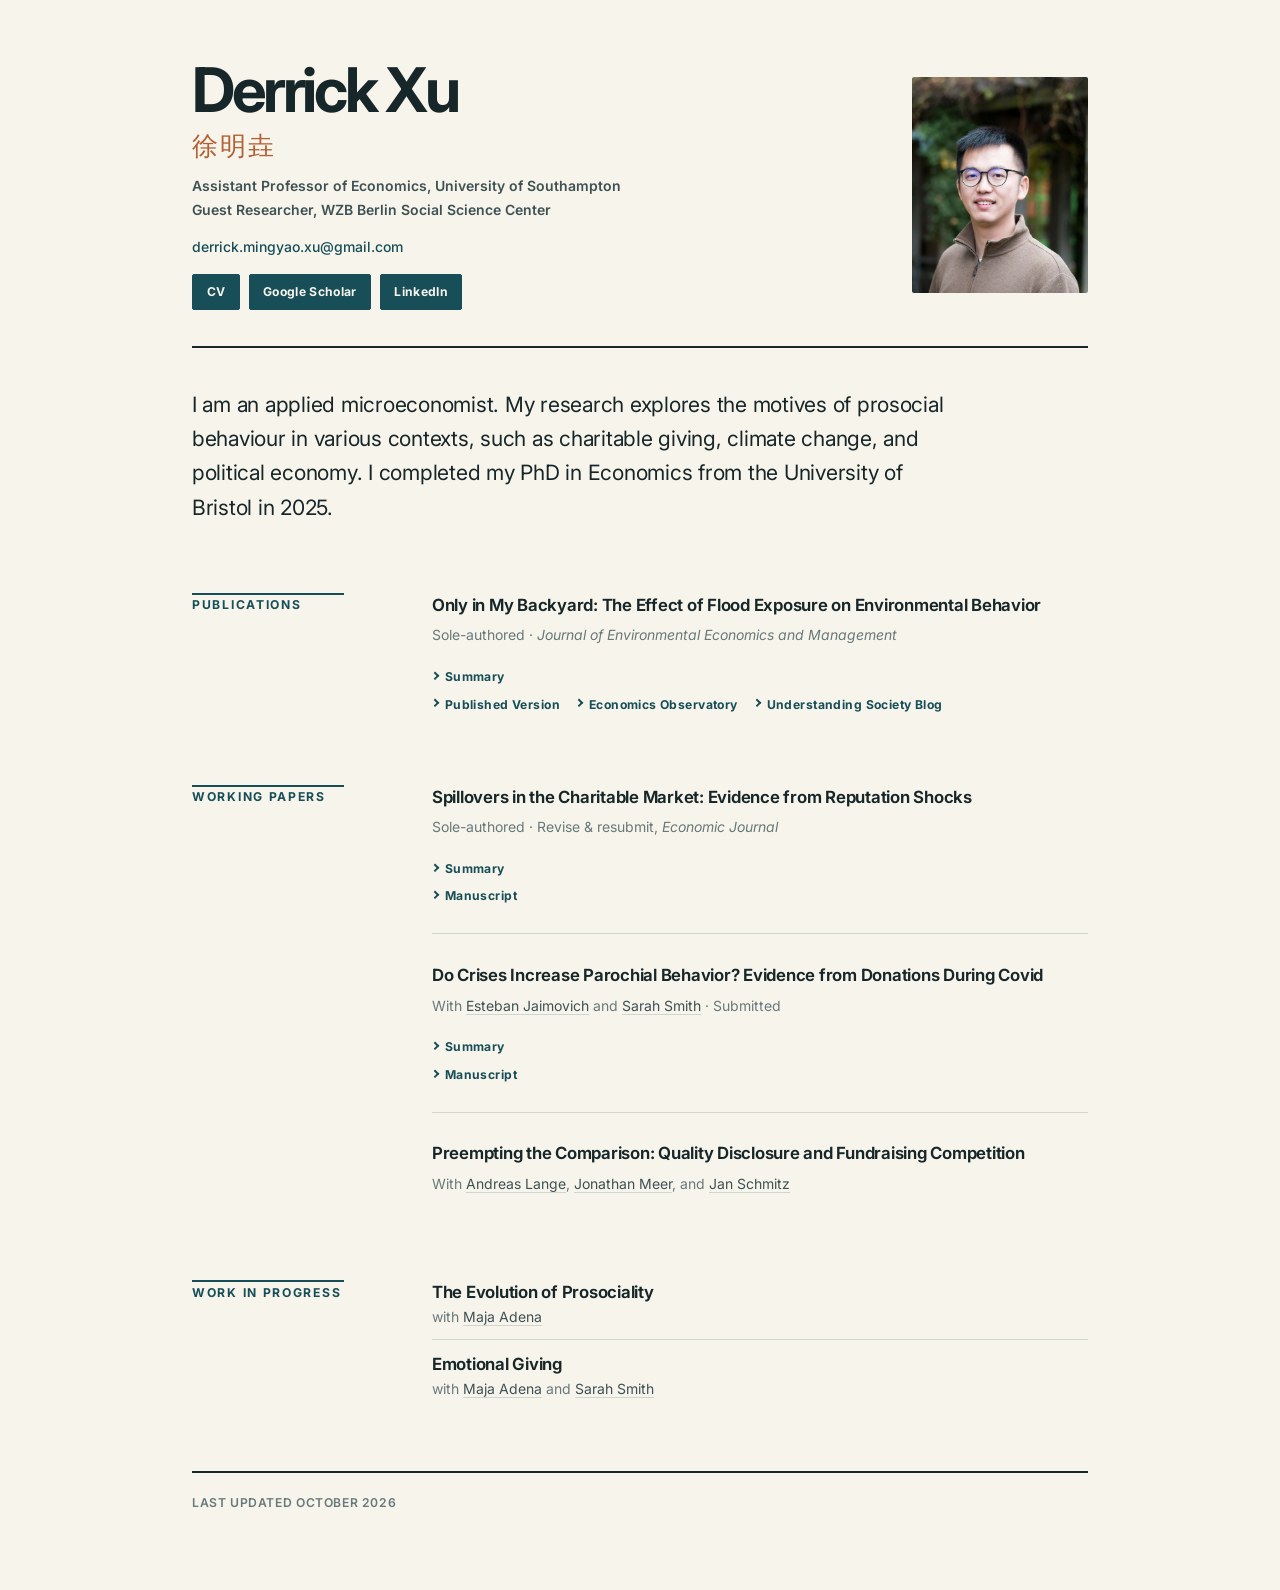
==== commit 2b2f3ea4: "Update CV, add coauthor links, update working papers, and align title typography" ====
--- a/index.html
+++ b/index.html
@@ -1,139 +1,286 @@
-<!DOCTYPE html>
-<html lang="en">
-<head>
-  <meta charset="utf-8">
-  <meta name="viewport" content="width=device-width, initial-scale=1">
-  <meta name="description" content="Derrick Xu — Assistant Professor of Economics at the University of Southampton. Applied microeconomist researching prosocial behaviour, charitable giving, and climate change.">
-  <meta name="author" content="Derrick Xu">
-  <title>Derrick Xu | Assistant Professor of Economics</title>
-  <link rel="preconnect" href="https://fonts.googleapis.com">
-  <link rel="preconnect" href="https://fonts.gstatic.com" crossorigin>
-  <link href="https://fonts.googleapis.com/css2?family=Inter:wght@300;400;500;600;700&display=swap" rel="stylesheet">
-  <link rel="stylesheet" href="styles.css">
-  <link rel="canonical" href="https://www.mingyaoxu.com/">
-  <meta property="og:type" content="website">
-  <meta property="og:url" content="https://www.mingyaoxu.com/">
-  <meta property="og:title" content="Derrick Xu | Assistant Professor of Economics">
-  <meta property="og:description" content="Applied microeconomist at the University of Southampton researching prosocial behaviour, charitable giving, and climate change.">
-  <meta property="og:image" content="https://www.mingyaoxu.com/profile.jpg">
-  <script type="application/ld+json">
-  {
-    "@context": "https://schema.org",
-    "@type": "Person",
-    "name": "Derrick Xu",
-    "alternateName": "徐明垚",
-    "url": "https://www.mingyaoxu.com/",
-    "email": "derrick.mingyao.xu@gmail.com",
-    "jobTitle": "Assistant Professor of Economics",
-    "worksFor": {
-      "@type": "Organization",
-      "name": "University of Southampton"
-    },
-    "sameAs": [
-      "https://scholar.google.com/citations?user=iKo71YAAAAAJ&hl=en",
-      "https://www.linkedin.com/in/mingyaoxu/"
-    ],
-    "image": "https://www.mingyaoxu.com/profile.jpg"
-  }
-  </script>
-</head>
-<body>
-  <main>
-    <header class="profile-container">
-      <div class="profile-text">
-        <h1>Derrick Xu <span lang="zh">徐明垚</span></h1>
-        <p class="role">Assistant Professor of Economics, University of Southampton</p>
-        <p class="role role-secondary">Guest Researcher, WZB Berlin Social Science Center</p>
-        <p class="email-line"><a href="mailto:derrick.mingyao.xu@gmail.com">derrick.mingyao.xu@gmail.com</a></p>
-        <div class="social-links">
-          <a href="cv.pdf" class="btn" target="_blank">CV</a>
-          <a href="https://scholar.google.com/citations?user=iKo71YAAAAAJ&hl=en" class="btn" target="_blank">Google Scholar</a>
-          <a href="https://www.linkedin.com/in/mingyaoxu/" class="btn" target="_blank">LinkedIn</a>
-        </div>
-      </div>
-      <div class="profile-photo-wrapper">
-        <img src="profile.jpg" alt="Derrick Xu" class="profile-photo">
-      </div>
-    </header>
-
-    <section class="intro">
-      <p>
-        I am an applied microeconomist. My research explores the motives of prosocial behaviour
-        in various contexts, such as charitable giving, climate change, and political economy.
-        I completed my PhD in Economics from the University of Bristol in 2025.
-      </p>
-    </section>
-
-    <section class="research-section">
-      <h2>Publications</h2>
-      <article class="paper">
-        <h3>Only in My Backyard: The Effect of Flood Exposure on Environmental Behavior</h3>
-        <p class="meta">Sole-authored · <em>Journal of Environmental Economics and Management</em></p>
-        <details class="summary">
-          <summary>Summary</summary>
-          <p>
-            Do people care more about the environment after climate disasters? I find that
-            those directly affected by flooding do, but most do not change their actions when
-            their neighbours are hit—except for those with strong moral universalist values.
-          </p>
-        </details>
-        <p class="links">
-          <a href="https://www.sciencedirect.com/science/article/pii/S0095069626000203" target="_blank">Published Version</a>
-          <a href="https://www.economicsobservatory.com/how-do-climate-disasters-affect-pro-environmental-behaviour" target="_blank">Economics Observatory</a>
-          <a href="https://www.understandingsociety.ac.uk/blog/2026/07/06/local-flooding-behaviour/" target="_blank">Understanding Society Blog</a>
-        </p>
-      </article>
-    </section>
-
-    <section class="research-section">
-      <h2>Working Papers</h2>
-
-      <article class="paper">
-        <h3>Spillovers in the Charitable Market: Evidence from Reputation Shocks</h3>
-        <p class="meta">Sole-authored · Revise &amp; resubmit, <em>Economic Journal</em></p>
-        <details class="summary">
-          <summary>Summary</summary>
-          <p>
-            When a big charity is hit by scandal, do people give elsewhere or stop donating
-            altogether? Donors do not give up on giving; instead, they shift support to other
-            similar charities, identified by the words charities use in their missions.
-          </p>
-        </details>
-        <p class="links">
-          <a href="https://papers.ssrn.com/sol3/papers.cfm?abstract_id=4206456" target="_blank">Manuscript</a>
-        </p>
-      </article>
-
-      <article class="paper">
-        <h3>Do Crises Increase Parochial Behavior? Evidence from Donations During Covid</h3>
-        <p class="meta">With Esteban Jaimovich and Sarah Smith · Submitted</p>
-        <details class="summary">
-          <summary>Summary</summary>
-          <p>
-            Does a universal crisis localise giving? After Covid, donors shifted to local
-            charities, especially in harder-hit, ethnically homogeneous communities, while
-            responding less to overseas appeals, and areas with greater parochialism
-            rebounded faster in wellbeing.
-          </p>
-        </details>
-        <p class="links">
-          <a href="https://drive.google.com/file/d/1Ia8C5Upaz-mof3PWEt4XG70wRRkatmMQ/view?usp=drive_link" target="_blank">Manuscript</a>
-        </p>
-      </article>
-    </section>
-
-    <section class="research-section">
-      <h2>Work in Progress</h2>
-      <ul class="wip">
-        <li><strong>The Evolution of Prosociality</strong> <span class="coauthors">with Maja Adena</span></li>
-        <li><strong>Emotional Giving</strong> <span class="coauthors">with Maja Adena and Sarah Smith</span></li>
-        <li><strong>Decision-making of Charities in Face of Competition</strong> <span class="coauthors">with Andreas Lange, Jonathan Meer, and Jan Schmitz</span></li>
-      </ul>
-    </section>
-
-    <footer>
-      <p>Last updated July 2026</p>
-    </footer>
-  </main>
-</body>
-</html>
+<!DOCTYPE html>+
+<html lang="en">+
+<head>+
+  <meta charset="utf-8">+
+  <meta name="viewport" content="width=device-width, initial-scale=1">+
+  <meta name="description" content="Derrick Xu — Assistant Professor of Economics at the University of Southampton. Applied microeconomist researching prosocial behaviour, charitable giving, and climate change.">+
+  <meta name="author" content="Derrick Xu">+
+  <title>Derrick Xu | Assistant Professor of Economics</title>+
+  <link rel="preconnect" href="https://fonts.googleapis.com">+
+  <link rel="preconnect" href="https://fonts.gstatic.com" crossorigin>+
+  <link href="https://fonts.googleapis.com/css2?family=Inter:wght@300;400;500;600;700&display=swap" rel="stylesheet">+
+  <link rel="stylesheet" href="styles.css">+
+  <link rel="canonical" href="https://www.mingyaoxu.com/">+
+  <meta property="og:type" content="website">+
+  <meta property="og:url" content="https://www.mingyaoxu.com/">+
+  <meta property="og:title" content="Derrick Xu | Assistant Professor of Economics">+
+  <meta property="og:description" content="Applied microeconomist at the University of Southampton researching prosocial behaviour, charitable giving, and climate change.">+
+  <meta property="og:image" content="https://www.mingyaoxu.com/profile.jpg">+
+  <script type="application/ld+json">+
+  {+
+    "@context": "https://schema.org",+
+    "@type": "Person",+
+    "name": "Derrick Xu",+
+    "alternateName": "徐明垚",+
+    "url": "https://www.mingyaoxu.com/",+
+    "email": "derrick.mingyao.xu@gmail.com",+
+    "jobTitle": "Assistant Professor of Economics",+
+    "worksFor": {+
+      "@type": "Organization",+
+      "name": "University of Southampton"+
+    },+
+    "sameAs": [+
+      "https://scholar.google.com/citations?user=iKo71YAAAAAJ&hl=en",+
+      "https://www.linkedin.com/in/mingyaoxu/"+
+    ],+
+    "image": "https://www.mingyaoxu.com/profile.jpg"+
+  }+
+  </script>+
+</head>+
+<body>+
+  <main>+
+    <header class="profile-container">+
+      <div class="profile-text">+
+        <h1>Derrick Xu <span lang="zh">徐明垚</span></h1>+
+        <p class="role">Assistant Professor of Economics, University of Southampton</p>+
+        <p class="role role-secondary">Guest Researcher, WZB Berlin Social Science Center</p>+
+        <p class="email-line"><a href="mailto:derrick.mingyao.xu@gmail.com">derrick.mingyao.xu@gmail.com</a></p>+
+        <div class="social-links">+
+          <a href="cv.pdf" class="btn" target="_blank">CV</a>+
+          <a href="https://scholar.google.com/citations?user=iKo71YAAAAAJ&hl=en" class="btn" target="_blank">Google Scholar</a>+
+          <a href="https://www.linkedin.com/in/mingyaoxu/" class="btn" target="_blank">LinkedIn</a>+
+        </div>+
+      </div>+
+      <div class="profile-photo-wrapper">+
+        <img src="profile.jpg" alt="Derrick Xu" class="profile-photo">+
+      </div>+
+    </header>+
++
+    <section class="intro">+
+      <p>+
+        I am an applied microeconomist. My research explores the motives of prosocial behaviour+
+        in various contexts, such as charitable giving, climate change, and political economy.+
+        I completed my PhD in Economics from the University of Bristol in 2025.+
+      </p>+
+    </section>+
++
+    <section class="research-section">+
+      <h2>Publications</h2>+
+      <article class="paper">+
+        <h3>Only in My Backyard: The Effect of Flood Exposure on Environmental Behavior</h3>+
+        <p class="meta">Sole-authored · <em>Journal of Environmental Economics and Management</em></p>+
+        <details class="summary">+
+          <summary>Summary</summary>+
+          <p>+
+            Do people care more about the environment after climate disasters? I find that+
+            those directly affected by flooding do, but most do not change their actions when+
+            their neighbours are hit—except for those with strong moral universalist values.+
+          </p>+
+        </details>+
+        <p class="links">+
+          <a href="https://www.sciencedirect.com/science/article/pii/S0095069626000203" target="_blank">Published Version</a>+
+          <a href="https://www.economicsobservatory.com/how-do-climate-disasters-affect-pro-environmental-behaviour" target="_blank">Economics Observatory</a>+
+          <a href="https://www.understandingsociety.ac.uk/blog/2026/07/06/local-flooding-behaviour/" target="_blank">Understanding Society Blog</a>+
+        </p>+
+      </article>+
+    </section>+
++
+    <section class="research-section">+
+      <h2>Working Papers</h2>+
++
+      <article class="paper">+
+        <h3>Spillovers in the Charitable Market: Evidence from Reputation Shocks</h3>+
+        <p class="meta">Sole-authored · Revise &amp; resubmit, <em>Economic Journal</em></p>+
+        <details class="summary">+
+          <summary>Summary</summary>+
+          <p>+
+            When a big charity is hit by scandal, do people give elsewhere or stop donating+
+            altogether? Donors do not give up on giving; instead, they shift support to other+
+            similar charities, identified by the words charities use in their missions.+
+          </p>+
+        </details>+
+        <p class="links">+
+          <a href="https://papers.ssrn.com/sol3/papers.cfm?abstract_id=4206456" target="_blank">Manuscript</a>+
+        </p>+
+      </article>+
++
+      <article class="paper">+
+        <h3>Do Crises Increase Parochial Behavior? Evidence from Donations During Covid</h3>+
+        <p class="meta">With <a href="https://estebanjaimovich.weebly.com/" target="_blank">Esteban Jaimovich</a> and <a href="https://sarahsmitheconomics.weebly.com/" target="_blank">Sarah Smith</a> · Submitted</p>+
+        <details class="summary">+
+          <summary>Summary</summary>+
+          <p>+
+            Does a universal crisis localise giving? After Covid, donors shifted to local+
+            charities, especially in harder-hit, ethnically homogeneous communities, while+
+            responding less to overseas appeals, and areas with greater parochialism+
+            rebounded faster in wellbeing.+
+          </p>+
+        </details>+
+        <p class="links">+
+          <a href="https://arxiv.org/pdf/2607.28378" target="_blank">Manuscript</a>+
+        </p>+
+      </article>+
++
+      <article class="paper">+
+        <h3>Preempting the Comparison: Quality Disclosure and Fundraising Competition</h3>+
+        <p class="meta">With <a href="https://sites.google.com/site/alangeecon/" target="_blank">Andreas Lange</a>, <a href="https://people.tamu.edu/~jmeer/" target="_blank">Jonathan Meer</a>, and <a href="https://sites.google.com/view/janschmitz" target="_blank">Jan Schmitz</a></p>+
+      </article>+
+    </section>+
++
+    <section class="research-section">+
+      <h2>Work in Progress</h2>+
+      <ul class="wip">+
+        <li><strong>The Evolution of Prosociality</strong> <span class="coauthors">with <a href="https://www.wzb.eu/en/persons/maja-adena" target="_blank">Maja Adena</a></span></li>+
+        <li><strong>Emotional Giving</strong> <span class="coauthors">with <a href="https://www.wzb.eu/en/persons/maja-adena" target="_blank">Maja Adena</a> and <a href="https://sarahsmitheconomics.weebly.com/" target="_blank">Sarah Smith</a></span></li>+
+      </ul>+
+    </section>+
++
+    <footer>+
+      <p>Last updated October 2026</p>+
+    </footer>+
+  </main>+
+</body>+
+</html>+
--- a/styles.css
+++ b/styles.css
@@ -1,520 +1,1078 @@
-*,
-*::before,
-*::after {
-  box-sizing: border-box;
-}
-
-:root {
-  --ink: #172628;
-  --text: #223436;
-  --text-secondary: #3e5153;
-  --text-muted: #68797a;
-  --paper: #f7f4ec;
-  --paper-deep: #eee9de;
-  --teal: #174e57;
-  --teal-dark: #103940;
-  --accent: #b35f32;
-  --border: #cfd5cf;
-  --max-width: 56rem;
-
-  --fs-xs: 0.76rem;
-  --fs-sm: 0.875rem;
-  --fs-base: 1rem;
-  --fs-md: 1.05rem;
-  --fs-xl: clamp(2.2rem, 6vw, 3.85rem);
-}
-
-html {
-  font-size: 16px;
-  -webkit-text-size-adjust: 100%;
-}
-
-body {
-  margin: 0;
-  padding: 0 2rem 3.5rem;
-  font-family: 'Inter', -apple-system, BlinkMacSystemFont, "Segoe UI", Roboto, Helvetica, Arial, sans-serif;
-  font-size: var(--fs-base);
-  line-height: 1.7;
-  color: var(--text);
-  background: var(--paper);
-  -webkit-font-smoothing: antialiased;
-  -moz-osx-font-smoothing: grayscale;
-}
-
-main {
-  max-width: var(--max-width);
-  margin: 3.75rem auto 0;
-}
-
-/* Profile */
-.profile-container {
-  display: grid;
-  grid-template-columns: minmax(0, 1fr) 11rem;
-  align-items: center;
-  gap: clamp(2rem, 5vw, 4rem);
-  margin-bottom: 2.5rem;
-  padding-bottom: 2.25rem;
-  border-bottom: 2px solid var(--ink);
-}
-
-.profile-text {
-  min-width: 0;
-}
-
-h1 {
-  margin: 0 0 1rem;
-  font-size: var(--fs-xl);
-  font-weight: 700;
-  line-height: 0.98;
-  letter-spacing: -0.055em;
-  color: var(--ink);
-}
-
-h1 span {
-  display: block;
-  margin: 0.8rem 0 0;
-  font-size: 0.42em;
-  font-weight: 500;
-  letter-spacing: 0.08em;
-  color: var(--accent);
-}
-
-.role {
-  margin: 0;
-  max-width: 34rem;
-  font-size: var(--fs-sm);
-  font-weight: 600;
-  color: var(--text-secondary);
-  line-height: 1.55;
-}
-
-.role + .role {
-  margin-top: 0.2rem;
-}
-
-.role-secondary {
-  margin-bottom: 0.85rem;
-}
-
-.email-line {
-  margin: 0 0 1rem;
-  font-size: var(--fs-sm);
-  color: var(--text-muted);
-}
-
-.email-line a {
-  color: var(--teal);
-  font-weight: 500;
-  text-decoration: underline;
-  text-decoration-color: transparent;
-  text-underline-offset: 0.2em;
-}
-
-.email-line a:hover {
-  color: var(--teal-dark);
-  text-decoration-color: currentColor;
-}
-
-.social-links {
-  display: flex;
-  flex-wrap: wrap;
-  gap: 0.55rem;
-}
-
-.btn {
-  display: inline-flex;
-  align-items: center;
-  min-height: 2.2rem;
-  padding: 0.4rem 0.85rem;
-  font-size: var(--fs-xs);
-  font-weight: 700;
-  letter-spacing: 0.025em;
-  color: var(--paper);
-  background: var(--teal);
-  border: 1px solid var(--teal);
-  border-radius: 2px;
-  text-decoration: none;
-  transition: background-color 0.15s ease, border-color 0.15s ease, transform 0.15s ease;
-}
-
-.btn:hover {
-  background: var(--teal-dark);
-  border-color: var(--teal-dark);
-  color: #ffffff;
-  text-decoration: none;
-  transform: translateY(-1px);
-}
-
-.profile-photo-wrapper {
-  flex-shrink: 0;
-}
-
-.profile-photo {
-  display: block;
-  width: 11rem;
-  height: 13.5rem;
-  object-fit: cover;
-  object-position: center center;
-  border-radius: 2px;
-  border: 0;
-  background-color: var(--paper-deep);
-  filter: saturate(0.82) contrast(1.03);
-}
-
-.intro {
-  margin: 0 0 4.25rem;
-  padding: 0;
-}
-
-.intro p {
-  max-width: 47rem;
-  margin: 0;
-  font-size: clamp(1.08rem, 2.1vw, 1.32rem);
-  font-weight: 400;
-  line-height: 1.62;
-  letter-spacing: -0.012em;
-  color: var(--ink);
-}
-
-.research-section {
-  display: grid;
-  grid-template-columns: 9.5rem minmax(0, 1fr);
-  column-gap: clamp(2rem, 7vw, 5.5rem);
-  margin: 0 0 4.5rem;
-  padding: 0;
-}
-
-.research-section:last-of-type {
-  margin-bottom: 0;
-}
-
-h2 {
-  align-self: start;
-  margin: 0;
-  padding: 0.15rem 0 0.75rem;
-  font-size: var(--fs-xs);
-  font-weight: 700;
-  line-height: 1.35;
-  letter-spacing: 0.14em;
-  text-transform: uppercase;
-  color: var(--teal);
-  border-top: 2px solid var(--teal);
-}
-
-.paper {
-  grid-column: 2;
-  margin: 0;
-  padding: 0 0 1.8rem;
-  border-bottom: 1px solid var(--border);
-}
-
-.paper + .paper {
-  margin-top: 1.8rem;
-}
-
-.research-section .paper:last-child {
-  padding-bottom: 0;
-  border-bottom: none;
-}
-
-h3 {
-  margin: 0 0 0.45rem;
-  font-size: clamp(1.08rem, 2vw, 1.24rem);
-  font-weight: 650;
-  line-height: 1.42;
-  letter-spacing: -0.018em;
-  color: var(--ink);
-}
-
-.meta {
-  margin: 0 0 0.85rem;
-  font-size: var(--fs-sm);
-  color: var(--text-muted);
-  line-height: 1.55;
-}
-
-.summary summary,
-.links a {
-  display: inline-flex;
-  align-items: center;
-  gap: 0.45rem;
-  font-size: var(--fs-xs);
-  font-weight: 700;
-  letter-spacing: 0.035em;
-  color: var(--teal);
-  line-height: 1.4;
-}
-
-.summary summary::before,
-.links a::before {
-  content: "";
-  display: inline-block;
-  width: 0.35rem;
-  height: 0.35rem;
-  border-right: 2px solid currentColor;
-  border-bottom: 2px solid currentColor;
-  transform: rotate(-45deg);
-  margin-top: -0.1rem;
-  flex-shrink: 0;
-}
-
-.summary summary:hover,
-.links a:hover {
-  color: var(--accent);
-}
-
-.summary {
-  margin: 0 0 0.55rem;
-}
-
-.summary summary {
-  list-style: none;
-  cursor: pointer;
-  user-select: none;
-}
-
-.summary summary::-webkit-details-marker {
-  display: none;
-}
-
-.summary summary::before {
-  transition: transform 0.15s ease;
-}
-
-.summary[open] summary::before {
-  transform: rotate(45deg);
-  margin-top: 0.05rem;
-}
-
-.summary p {
-  margin: 0.9rem 0 1rem;
-  padding: 1rem 1.15rem;
-  font-size: var(--fs-sm);
-  color: var(--text-secondary);
-  line-height: 1.7;
-  background: var(--paper-deep);
-  border-left: 2px solid var(--teal);
-}
-
-.links {
-  margin: 0;
-  display: flex;
-  flex-direction: row;
-  flex-wrap: wrap;
-  align-items: flex-start;
-  gap: 0.45rem 1rem;
-}
-
-.links a {
-  text-decoration: none;
-}
-
-.links a:hover {
-  text-decoration: none;
-}
-
-.wip {
-  grid-column: 2;
-  margin: 0;
-  padding: 0;
-  list-style: none;
-  display: flex;
-  flex-direction: column;
-  gap: 0.75rem;
-}
-
-.wip li {
-  margin: 0;
-  padding: 0 0 0.75rem;
-  font-size: var(--fs-md);
-  line-height: 1.5;
-  border-bottom: 1px solid var(--border);
-}
-
-.wip li:last-child {
-  padding-bottom: 0;
-  border-bottom: none;
-}
-
-.wip li strong {
-  font-weight: 650;
-  color: var(--ink);
-}
-
-.wip .coauthors {
-  display: block;
-  margin-top: 0.1rem;
-  font-size: var(--fs-sm);
-  color: var(--text-muted);
-  line-height: 1.5;
-}
-
-a {
-  color: var(--teal);
-  text-decoration: none;
-  transition: color 0.15s ease;
-}
-
-a:hover {
-  color: var(--accent);
-}
-
-footer {
-  margin-top: 4.5rem;
-  padding: 1.25rem 0;
-  border-top: 2px solid var(--ink);
-}
-
-footer p {
-  margin: 0;
-  font-size: var(--fs-xs);
-  font-weight: 600;
-  letter-spacing: 0.05em;
-  text-transform: uppercase;
-  color: var(--text-muted);
-}
-
-@media (max-width: 640px) {
-  body {
-    padding: 0 1rem 2.25rem;
-    overflow-x: hidden;
-  }
-
-  .profile-container {
-    display: flex;
-    flex-direction: column-reverse;
-    align-items: center;
-    gap: 0;
-    margin-bottom: 2rem;
-    padding-bottom: 2rem;
-  }
-
-  main {
-    margin-top: 2.25rem;
-  }
-
-  .profile-text {
-    text-align: center;
-  }
-
-  .profile-photo-wrapper {
-    margin-bottom: 1.5rem;
-  }
-
-  .profile-photo {
-    width: 7rem;
-    height: 8.25rem;
-  }
-
-  h1 {
-    margin-bottom: 0.85rem;
-    font-size: clamp(2rem, 10vw, 2.6rem);
-    line-height: 1;
-  }
-
-  h1 span {
-    margin-top: 0.45rem;
-    font-size: 0.4em;
-  }
-
-  .profile-container .role {
-    max-width: none;
-    min-width: 0;
-    font-size: 0.8rem;
-    line-height: 1.5;
-  }
-
-  .profile-container .role-secondary {
-    margin-bottom: 0;
-  }
-
-  .email-line {
-    margin: 0.85rem 0 1rem;
-    overflow-wrap: anywhere;
-  }
-
-  .social-links {
-    justify-content: center;
-    gap: 0.45rem;
-  }
-
-  .btn {
-    min-height: 2.35rem;
-    padding-inline: 0.75rem;
-  }
-
-  .intro {
-    margin-bottom: 2.75rem;
-  }
-
-  .intro p {
-    font-size: 1.04rem;
-    line-height: 1.62;
-  }
-
-  .research-section {
-    grid-template-columns: 1fr;
-    gap: 1.1rem;
-    margin-bottom: 3rem;
-  }
-
-  h2 {
-    padding-top: 0.5rem;
-  }
-
-  h3 {
-    font-size: 1.05rem;
-    line-height: 1.42;
-  }
-
-  .wip {
-    grid-column: 1;
-  }
-
-  .paper + .paper {
-    margin-top: 1.55rem;
-  }
-
-  .paper {
-    grid-column: 1;
-    padding-bottom: 1.55rem;
-  }
-
-  .summary p {
-    margin-top: 0.75rem;
-    padding: 0.85rem 0.9rem;
-  }
-
-  .links {
-    gap: 0.5rem 0.85rem;
-  }
-
-  footer {
-    margin-top: 3rem;
-  }
-}
-
-@media (max-width: 350px) {
-  .profile-photo {
-    width: 5.75rem;
-    height: 6.75rem;
-  }
-
-  h1 {
-    font-size: 1.85rem;
-  }
-
-  .btn {
-    padding-inline: 0.65rem;
-    font-size: 0.7rem;
-  }
-}
-
-@media (prefers-reduced-motion: reduce) {
-  *,
-  *::before,
-  *::after {
-    scroll-behavior: auto !important;
-    transition: none !important;
-  }
-}
+*,+
+*::before,+
+*::after {+
+  box-sizing: border-box;+
+}+
++
+:root {+
+  --ink: #172628;+
+  --text: #223436;+
+  --text-secondary: #3e5153;+
+  --text-muted: #68797a;+
+  --paper: #f7f4ec;+
+  --paper-deep: #eee9de;+
+  --teal: #174e57;+
+  --teal-dark: #103940;+
+  --accent: #b35f32;+
+  --border: #cfd5cf;+
+  --max-width: 56rem;+
++
+  --fs-xs: 0.76rem;+
+  --fs-sm: 0.875rem;+
+  --fs-base: 1rem;+
+  --fs-md: 1.05rem;+
+  --fs-xl: clamp(2.2rem, 6vw, 3.85rem);+
+}+
++
+html {+
+  font-size: 16px;+
+  -webkit-text-size-adjust: 100%;+
+}+
++
+body {+
+  margin: 0;+
+  padding: 0 2rem 3.5rem;+
+  font-family: 'Inter', -apple-system, BlinkMacSystemFont, "Segoe UI", Roboto, Helvetica, Arial, sans-serif;+
+  font-size: var(--fs-base);+
+  line-height: 1.7;+
+  color: var(--text);+
+  background: var(--paper);+
+  -webkit-font-smoothing: antialiased;+
+  -moz-osx-font-smoothing: grayscale;+
+}+
++
+main {+
+  max-width: var(--max-width);+
+  margin: 3.75rem auto 0;+
+}+
++
+/* Profile */+
+.profile-container {+
+  display: grid;+
+  grid-template-columns: minmax(0, 1fr) 11rem;+
+  align-items: center;+
+  gap: clamp(2rem, 5vw, 4rem);+
+  margin-bottom: 2.5rem;+
+  padding-bottom: 2.25rem;+
+  border-bottom: 2px solid var(--ink);+
+}+
++
+.profile-text {+
+  min-width: 0;+
+}+
++
+h1 {+
+  margin: 0 0 1rem;+
+  font-size: var(--fs-xl);+
+  font-weight: 700;+
+  line-height: 0.98;+
+  letter-spacing: -0.055em;+
+  color: var(--ink);+
+}+
++
+h1 span {+
+  display: block;+
+  margin: 0.8rem 0 0;+
+  font-size: 0.42em;+
+  font-weight: 500;+
+  letter-spacing: 0.08em;+
+  color: var(--accent);+
+}+
++
+.role {+
+  margin: 0;+
+  max-width: 34rem;+
+  font-size: var(--fs-sm);+
+  font-weight: 600;+
+  color: var(--text-secondary);+
+  line-height: 1.55;+
+}+
++
+.role + .role {+
+  margin-top: 0.2rem;+
+}+
++
+.role-secondary {+
+  margin-bottom: 0.85rem;+
+}+
++
+.email-line {+
+  margin: 0 0 1rem;+
+  font-size: var(--fs-sm);+
+  color: var(--text-muted);+
+}+
++
+.email-line a {+
+  color: var(--teal);+
+  font-weight: 500;+
+  text-decoration: underline;+
+  text-decoration-color: transparent;+
+  text-underline-offset: 0.2em;+
+}+
++
+.email-line a:hover {+
+  color: var(--teal-dark);+
+  text-decoration-color: currentColor;+
+}+
++
+.social-links {+
+  display: flex;+
+  flex-wrap: wrap;+
+  gap: 0.55rem;+
+}+
++
+.btn {+
+  display: inline-flex;+
+  align-items: center;+
+  min-height: 2.2rem;+
+  padding: 0.4rem 0.85rem;+
+  font-size: var(--fs-xs);+
+  font-weight: 700;+
+  letter-spacing: 0.025em;+
+  color: var(--paper);+
+  background: var(--teal);+
+  border: 1px solid var(--teal);+
+  border-radius: 2px;+
+  text-decoration: none;+
+  transition: background-color 0.15s ease, border-color 0.15s ease, transform 0.15s ease;+
+}+
++
+.btn:hover {+
+  background: var(--teal-dark);+
+  border-color: var(--teal-dark);+
+  color: #ffffff;+
+  text-decoration: none;+
+  transform: translateY(-1px);+
+}+
++
+.profile-photo-wrapper {+
+  flex-shrink: 0;+
+}+
++
+.profile-photo {+
+  display: block;+
+  width: 11rem;+
+  height: 13.5rem;+
+  object-fit: cover;+
+  object-position: center center;+
+  border-radius: 2px;+
+  border: 0;+
+  background-color: var(--paper-deep);+
+  filter: saturate(0.82) contrast(1.03);+
+}+
++
+.intro {+
+  margin: 0 0 4.25rem;+
+  padding: 0;+
+}+
++
+.intro p {+
+  max-width: 47rem;+
+  margin: 0;+
+  font-size: clamp(1.08rem, 2.1vw, 1.32rem);+
+  font-weight: 400;+
+  line-height: 1.62;+
+  letter-spacing: -0.012em;+
+  color: var(--ink);+
+}+
++
+.research-section {+
+  display: grid;+
+  grid-template-columns: 9.5rem minmax(0, 1fr);+
+  column-gap: clamp(2rem, 7vw, 5.5rem);+
+  margin: 0 0 4.5rem;+
+  padding: 0;+
+}+
++
+.research-section:last-of-type {+
+  margin-bottom: 0;+
+}+
++
+h2 {+
+  align-self: start;+
+  margin: 0;+
+  padding: 0.15rem 0 0.75rem;+
+  font-size: var(--fs-xs);+
+  font-weight: 700;+
+  line-height: 1.35;+
+  letter-spacing: 0.14em;+
+  text-transform: uppercase;+
+  color: var(--teal);+
+  border-top: 2px solid var(--teal);+
+}+
++
+.paper {+
+  grid-column: 2;+
+  margin: 0;+
+  padding: 0 0 1.8rem;+
+  border-bottom: 1px solid var(--border);+
+}+
++
+.paper + .paper {+
+  margin-top: 1.8rem;+
+}+
++
+.research-section .paper:last-child {+
+  padding-bottom: 0;+
+  border-bottom: none;+
+}+
++
+h3 {+
+  margin: 0 0 0.45rem;+
+  font-size: var(--fs-md);+
+  font-weight: 650;+
+  line-height: 1.45;+
+  letter-spacing: -0.015em;+
+  color: var(--ink);+
+}+
++
+.meta {+
+  margin: 0 0 0.85rem;+
+  font-size: var(--fs-sm);+
+  color: var(--text-muted);+
+  line-height: 1.55;+
+}+
++
+.summary summary,+
+.links a {+
+  display: inline-flex;+
+  align-items: center;+
+  gap: 0.45rem;+
+  font-size: var(--fs-xs);+
+  font-weight: 700;+
+  letter-spacing: 0.035em;+
+  color: var(--teal);+
+  line-height: 1.4;+
+}+
++
+.summary summary::before,+
+.links a::before {+
+  content: "";+
+  display: inline-block;+
+  width: 0.35rem;+
+  height: 0.35rem;+
+  border-right: 2px solid currentColor;+
+  border-bottom: 2px solid currentColor;+
+  transform: rotate(-45deg);+
+  margin-top: -0.1rem;+
+  flex-shrink: 0;+
+}+
++
+.summary summary:hover,+
+.links a:hover {+
+  color: var(--accent);+
+}+
++
+.summary {+
+  margin: 0 0 0.55rem;+
+}+
++
+.summary summary {+
+  list-style: none;+
+  cursor: pointer;+
+  user-select: none;+
+}+
++
+.summary summary::-webkit-details-marker {+
+  display: none;+
+}+
++
+.summary summary::before {+
+  transition: transform 0.15s ease;+
+}+
++
+.summary[open] summary::before {+
+  transform: rotate(45deg);+
+  margin-top: 0.05rem;+
+}+
++
+.summary p {+
+  margin: 0.9rem 0 1rem;+
+  padding: 1rem 1.15rem;+
+  font-size: var(--fs-sm);+
+  color: var(--text-secondary);+
+  line-height: 1.7;+
+  background: var(--paper-deep);+
+  border-left: 2px solid var(--teal);+
+}+
++
+.links {+
+  margin: 0;+
+  display: flex;+
+  flex-direction: row;+
+  flex-wrap: wrap;+
+  align-items: flex-start;+
+  gap: 0.45rem 1rem;+
+}+
++
+.links a {+
+  text-decoration: none;+
+}+
++
+.links a:hover {+
+  text-decoration: none;+
+}+
++
+.wip {+
+  grid-column: 2;+
+  margin: 0;+
+  padding: 0;+
+  list-style: none;+
+  display: flex;+
+  flex-direction: column;+
+  gap: 0.75rem;+
+}+
++
+.wip li {+
+  margin: 0;+
+  padding: 0 0 0.75rem;+
+  font-size: var(--fs-md);+
+  line-height: 1.5;+
+  border-bottom: 1px solid var(--border);+
+}+
++
+.wip li:last-child {+
+  padding-bottom: 0;+
+  border-bottom: none;+
+}+
++
+.wip li strong {+
+  display: block;+
+  font-size: var(--fs-md);+
+  font-weight: 650;+
+  line-height: 1.45;+
+  letter-spacing: -0.015em;+
+  color: var(--ink);+
+}+
++
+.meta a,+
+.coauthors a {+
+  color: var(--text-secondary);+
+  text-decoration: underline;+
+  text-decoration-color: var(--border);+
+  text-underline-offset: 0.18em;+
+  transition: color 0.15s ease, text-decoration-color 0.15s ease;+
+}+
++
+.meta a:hover,+
+.coauthors a:hover {+
+  color: var(--teal);+
+  text-decoration-color: var(--teal);+
+}+
++
+.wip .coauthors {+
+  display: block;+
+  margin-top: 0.1rem;+
+  font-size: var(--fs-sm);+
+  color: var(--text-muted);+
+  line-height: 1.5;+
+}+
++
+a {+
+  color: var(--teal);+
+  text-decoration: none;+
+  transition: color 0.15s ease;+
+}+
++
+a:hover {+
+  color: var(--accent);+
+}+
++
+footer {+
+  margin-top: 4.5rem;+
+  padding: 1.25rem 0;+
+  border-top: 2px solid var(--ink);+
+}+
++
+footer p {+
+  margin: 0;+
+  font-size: var(--fs-xs);+
+  font-weight: 600;+
+  letter-spacing: 0.05em;+
+  text-transform: uppercase;+
+  color: var(--text-muted);+
+}+
++
+@media (max-width: 640px) {+
+  body {+
+    padding: 0 1rem 2.25rem;+
+    overflow-x: hidden;+
+  }+
++
+  .profile-container {+
+    display: flex;+
+    flex-direction: column-reverse;+
+    align-items: center;+
+    gap: 0;+
+    margin-bottom: 2rem;+
+    padding-bottom: 2rem;+
+  }+
++
+  main {+
+    margin-top: 2.25rem;+
+  }+
++
+  .profile-text {+
+    text-align: center;+
+  }+
++
+  .profile-photo-wrapper {+
+    margin-bottom: 1.5rem;+
+  }+
++
+  .profile-photo {+
+    width: 7rem;+
+    height: 8.25rem;+
+  }+
++
+  h1 {+
+    margin-bottom: 0.85rem;+
+    font-size: clamp(2rem, 10vw, 2.6rem);+
+    line-height: 1;+
+  }+
++
+  h1 span {+
+    margin-top: 0.45rem;+
+    font-size: 0.4em;+
+  }+
++
+  .profile-container .role {+
+    max-width: none;+
+    min-width: 0;+
+    font-size: 0.8rem;+
+    line-height: 1.5;+
+  }+
++
+  .profile-container .role-secondary {+
+    margin-bottom: 0;+
+  }+
++
+  .email-line {+
+    margin: 0.85rem 0 1rem;+
+    overflow-wrap: anywhere;+
+  }+
++
+  .social-links {+
+    justify-content: center;+
+    gap: 0.45rem;+
+  }+
++
+  .btn {+
+    min-height: 2.35rem;+
+    padding-inline: 0.75rem;+
+  }+
++
+  .intro {+
+    margin-bottom: 2.75rem;+
+  }+
++
+  .intro p {+
+    font-size: 1.04rem;+
+    line-height: 1.62;+
+  }+
++
+  .research-section {+
+    grid-template-columns: 1fr;+
+    gap: 1.1rem;+
+    margin-bottom: 3rem;+
+  }+
++
+  h2 {+
+    padding-top: 0.5rem;+
+  }+
++
+  h3 {+
+    font-size: 1.05rem;+
+    line-height: 1.42;+
+  }+
++
+  .wip {+
+    grid-column: 1;+
+  }+
++
+  .paper + .paper {+
+    margin-top: 1.55rem;+
+  }+
++
+  .paper {+
+    grid-column: 1;+
+    padding-bottom: 1.55rem;+
+  }+
++
+  .summary p {+
+    margin-top: 0.75rem;+
+    padding: 0.85rem 0.9rem;+
+  }+
++
+  .links {+
+    gap: 0.5rem 0.85rem;+
+  }+
++
+  footer {+
+    margin-top: 3rem;+
+  }+
+}+
++
+@media (max-width: 350px) {+
+  .profile-photo {+
+    width: 5.75rem;+
+    height: 6.75rem;+
+  }+
++
+  h1 {+
+    font-size: 1.85rem;+
+  }+
++
+  .btn {+
+    padding-inline: 0.65rem;+
+    font-size: 0.7rem;+
+  }+
+}+
++
+@media (prefers-reduced-motion: reduce) {+
+  *,+
+  *::before,+
+  *::after {+
+    scroll-behavior: auto !important;+
+    transition: none !important;+
+  }+
+}+
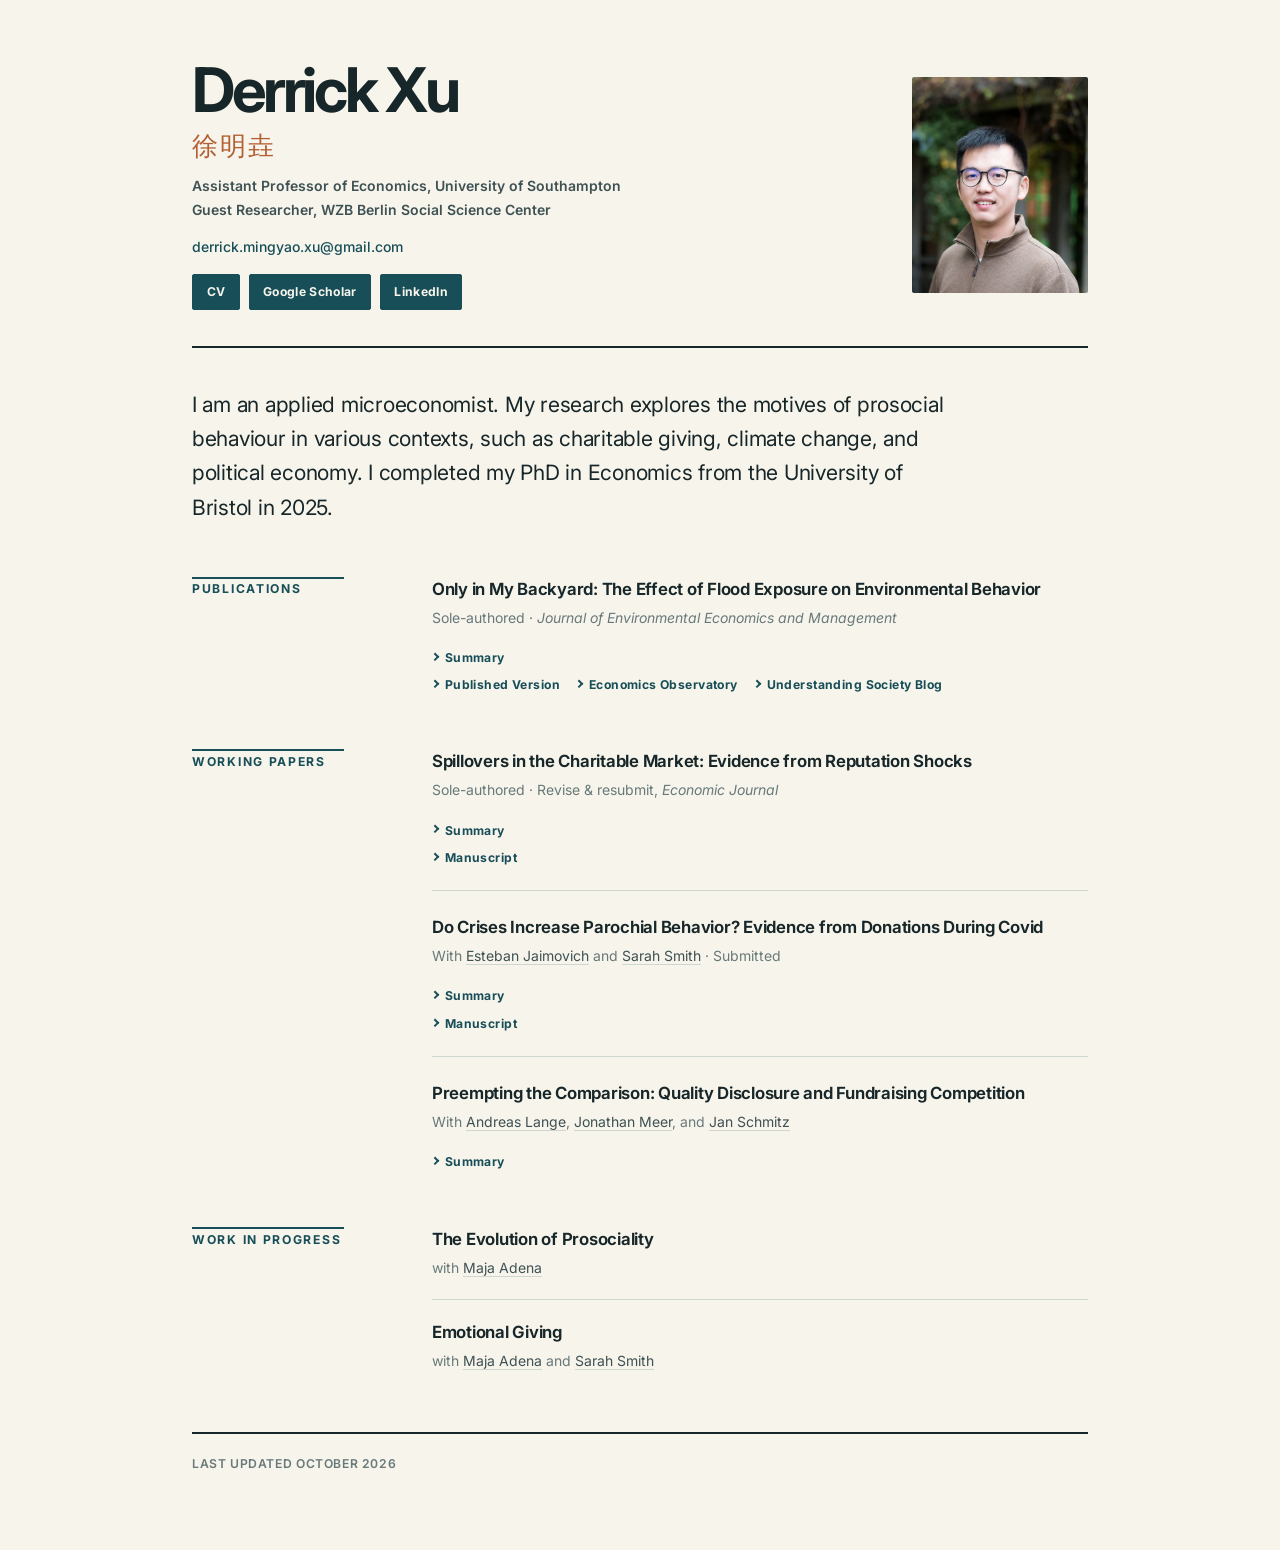
==== commit 54a205bf: "Update Andreas Lange and Jonathan Meer links, add paper summary, and refine layout spacing" ====
--- a/index.html
+++ b/index.html
@@ -1,286 +1,152 @@
-<!DOCTYPE html>-
-<html lang="en">-
-<head>-
-  <meta charset="utf-8">-
-  <meta name="viewport" content="width=device-width, initial-scale=1">-
-  <meta name="description" content="Derrick Xu — Assistant Professor of Economics at the University of Southampton. Applied microeconomist researching prosocial behaviour, charitable giving, and climate change.">-
-  <meta name="author" content="Derrick Xu">-
-  <title>Derrick Xu | Assistant Professor of Economics</title>-
-  <link rel="preconnect" href="https://fonts.googleapis.com">-
-  <link rel="preconnect" href="https://fonts.gstatic.com" crossorigin>-
-  <link href="https://fonts.googleapis.com/css2?family=Inter:wght@300;400;500;600;700&display=swap" rel="stylesheet">-
-  <link rel="stylesheet" href="styles.css">-
-  <link rel="canonical" href="https://www.mingyaoxu.com/">-
-  <meta property="og:type" content="website">-
-  <meta property="og:url" content="https://www.mingyaoxu.com/">-
-  <meta property="og:title" content="Derrick Xu | Assistant Professor of Economics">-
-  <meta property="og:description" content="Applied microeconomist at the University of Southampton researching prosocial behaviour, charitable giving, and climate change.">-
-  <meta property="og:image" content="https://www.mingyaoxu.com/profile.jpg">-
-  <script type="application/ld+json">-
-  {-
-    "@context": "https://schema.org",-
-    "@type": "Person",-
-    "name": "Derrick Xu",-
-    "alternateName": "徐明垚",-
-    "url": "https://www.mingyaoxu.com/",-
-    "email": "derrick.mingyao.xu@gmail.com",-
-    "jobTitle": "Assistant Professor of Economics",-
-    "worksFor": {-
-      "@type": "Organization",-
-      "name": "University of Southampton"-
-    },-
-    "sameAs": [-
-      "https://scholar.google.com/citations?user=iKo71YAAAAAJ&hl=en",-
-      "https://www.linkedin.com/in/mingyaoxu/"-
-    ],-
-    "image": "https://www.mingyaoxu.com/profile.jpg"-
-  }-
-  </script>-
-</head>-
-<body>-
-  <main>-
-    <header class="profile-container">-
-      <div class="profile-text">-
-        <h1>Derrick Xu <span lang="zh">徐明垚</span></h1>-
-        <p class="role">Assistant Professor of Economics, University of Southampton</p>-
-        <p class="role role-secondary">Guest Researcher, WZB Berlin Social Science Center</p>-
-        <p class="email-line"><a href="mailto:derrick.mingyao.xu@gmail.com">derrick.mingyao.xu@gmail.com</a></p>-
-        <div class="social-links">-
-          <a href="cv.pdf" class="btn" target="_blank">CV</a>-
-          <a href="https://scholar.google.com/citations?user=iKo71YAAAAAJ&hl=en" class="btn" target="_blank">Google Scholar</a>-
-          <a href="https://www.linkedin.com/in/mingyaoxu/" class="btn" target="_blank">LinkedIn</a>-
-        </div>-
-      </div>-
-      <div class="profile-photo-wrapper">-
-        <img src="profile.jpg" alt="Derrick Xu" class="profile-photo">-
-      </div>-
-    </header>-
--
-    <section class="intro">-
-      <p>-
-        I am an applied microeconomist. My research explores the motives of prosocial behaviour-
-        in various contexts, such as charitable giving, climate change, and political economy.-
-        I completed my PhD in Economics from the University of Bristol in 2025.-
-      </p>-
-    </section>-
--
-    <section class="research-section">-
-      <h2>Publications</h2>-
-      <article class="paper">-
-        <h3>Only in My Backyard: The Effect of Flood Exposure on Environmental Behavior</h3>-
-        <p class="meta">Sole-authored · <em>Journal of Environmental Economics and Management</em></p>-
-        <details class="summary">-
-          <summary>Summary</summary>-
-          <p>-
-            Do people care more about the environment after climate disasters? I find that-
-            those directly affected by flooding do, but most do not change their actions when-
-            their neighbours are hit—except for those with strong moral universalist values.-
-          </p>-
-        </details>-
-        <p class="links">-
-          <a href="https://www.sciencedirect.com/science/article/pii/S0095069626000203" target="_blank">Published Version</a>-
-          <a href="https://www.economicsobservatory.com/how-do-climate-disasters-affect-pro-environmental-behaviour" target="_blank">Economics Observatory</a>-
-          <a href="https://www.understandingsociety.ac.uk/blog/2026/07/06/local-flooding-behaviour/" target="_blank">Understanding Society Blog</a>-
-        </p>-
-      </article>-
-    </section>-
--
-    <section class="research-section">-
-      <h2>Working Papers</h2>-
--
-      <article class="paper">-
-        <h3>Spillovers in the Charitable Market: Evidence from Reputation Shocks</h3>-
-        <p class="meta">Sole-authored · Revise &amp; resubmit, <em>Economic Journal</em></p>-
-        <details class="summary">-
-          <summary>Summary</summary>-
-          <p>-
-            When a big charity is hit by scandal, do people give elsewhere or stop donating-
-            altogether? Donors do not give up on giving; instead, they shift support to other-
-            similar charities, identified by the words charities use in their missions.-
-          </p>-
-        </details>-
-        <p class="links">-
-          <a href="https://papers.ssrn.com/sol3/papers.cfm?abstract_id=4206456" target="_blank">Manuscript</a>-
-        </p>-
-      </article>-
--
-      <article class="paper">-
-        <h3>Do Crises Increase Parochial Behavior? Evidence from Donations During Covid</h3>-
-        <p class="meta">With <a href="https://estebanjaimovich.weebly.com/" target="_blank">Esteban Jaimovich</a> and <a href="https://sarahsmitheconomics.weebly.com/" target="_blank">Sarah Smith</a> · Submitted</p>-
-        <details class="summary">-
-          <summary>Summary</summary>-
-          <p>-
-            Does a universal crisis localise giving? After Covid, donors shifted to local-
-            charities, especially in harder-hit, ethnically homogeneous communities, while-
-            responding less to overseas appeals, and areas with greater parochialism-
-            rebounded faster in wellbeing.-
-          </p>-
-        </details>-
-        <p class="links">-
-          <a href="https://arxiv.org/pdf/2607.28378" target="_blank">Manuscript</a>-
-        </p>-
-      </article>-
--
-      <article class="paper">-
-        <h3>Preempting the Comparison: Quality Disclosure and Fundraising Competition</h3>-
-        <p class="meta">With <a href="https://sites.google.com/site/alangeecon/" target="_blank">Andreas Lange</a>, <a href="https://people.tamu.edu/~jmeer/" target="_blank">Jonathan Meer</a>, and <a href="https://sites.google.com/view/janschmitz" target="_blank">Jan Schmitz</a></p>-
-      </article>-
-    </section>-
--
-    <section class="research-section">-
-      <h2>Work in Progress</h2>-
-      <ul class="wip">-
-        <li><strong>The Evolution of Prosociality</strong> <span class="coauthors">with <a href="https://www.wzb.eu/en/persons/maja-adena" target="_blank">Maja Adena</a></span></li>-
-        <li><strong>Emotional Giving</strong> <span class="coauthors">with <a href="https://www.wzb.eu/en/persons/maja-adena" target="_blank">Maja Adena</a> and <a href="https://sarahsmitheconomics.weebly.com/" target="_blank">Sarah Smith</a></span></li>-
-      </ul>-
-    </section>-
--
-    <footer>-
-      <p>Last updated October 2026</p>-
-    </footer>-
-  </main>-
-</body>-
-</html>-
+<!DOCTYPE html>
+<html lang="en">
+<head>
+  <meta charset="utf-8">
+  <meta name="viewport" content="width=device-width, initial-scale=1">
+  <meta name="description" content="Derrick Xu — Assistant Professor of Economics at the University of Southampton. Applied microeconomist researching prosocial behaviour, charitable giving, and climate change.">
+  <meta name="author" content="Derrick Xu">
+  <title>Derrick Xu | Assistant Professor of Economics</title>
+  <link rel="preconnect" href="https://fonts.googleapis.com">
+  <link rel="preconnect" href="https://fonts.gstatic.com" crossorigin>
+  <link href="https://fonts.googleapis.com/css2?family=Inter:wght@300;400;500;600;700&display=swap" rel="stylesheet">
+  <link rel="stylesheet" href="styles.css">
+  <link rel="canonical" href="https://www.mingyaoxu.com/">
+  <meta property="og:type" content="website">
+  <meta property="og:url" content="https://www.mingyaoxu.com/">
+  <meta property="og:title" content="Derrick Xu | Assistant Professor of Economics">
+  <meta property="og:description" content="Applied microeconomist at the University of Southampton researching prosocial behaviour, charitable giving, and climate change.">
+  <meta property="og:image" content="https://www.mingyaoxu.com/profile.jpg">
+  <script type="application/ld+json">
+  {
+    "@context": "https://schema.org",
+    "@type": "Person",
+    "name": "Derrick Xu",
+    "alternateName": "徐明垚",
+    "url": "https://www.mingyaoxu.com/",
+    "email": "derrick.mingyao.xu@gmail.com",
+    "jobTitle": "Assistant Professor of Economics",
+    "worksFor": {
+      "@type": "Organization",
+      "name": "University of Southampton"
+    },
+    "sameAs": [
+      "https://scholar.google.com/citations?user=iKo71YAAAAAJ&hl=en",
+      "https://www.linkedin.com/in/mingyaoxu/"
+    ],
+    "image": "https://www.mingyaoxu.com/profile.jpg"
+  }
+  </script>
+</head>
+<body>
+  <main>
+    <header class="profile-container">
+      <div class="profile-text">
+        <h1>Derrick Xu <span lang="zh">徐明垚</span></h1>
+        <p class="role">Assistant Professor of Economics, University of Southampton</p>
+        <p class="role role-secondary">Guest Researcher, WZB Berlin Social Science Center</p>
+        <p class="email-line"><a href="mailto:derrick.mingyao.xu@gmail.com">derrick.mingyao.xu@gmail.com</a></p>
+        <div class="social-links">
+          <a href="cv.pdf" class="btn" target="_blank">CV</a>
+          <a href="https://scholar.google.com/citations?user=iKo71YAAAAAJ&hl=en" class="btn" target="_blank">Google Scholar</a>
+          <a href="https://www.linkedin.com/in/mingyaoxu/" class="btn" target="_blank">LinkedIn</a>
+        </div>
+      </div>
+      <div class="profile-photo-wrapper">
+        <img src="profile.jpg" alt="Derrick Xu" class="profile-photo">
+      </div>
+    </header>
+
+    <section class="intro">
+      <p>
+        I am an applied microeconomist. My research explores the motives of prosocial behaviour
+        in various contexts, such as charitable giving, climate change, and political economy.
+        I completed my PhD in Economics from the University of Bristol in 2025.
+      </p>
+    </section>
+
+    <section class="research-section">
+      <h2>Publications</h2>
+      <article class="paper">
+        <h3>Only in My Backyard: The Effect of Flood Exposure on Environmental Behavior</h3>
+        <p class="meta">Sole-authored · <em>Journal of Environmental Economics and Management</em></p>
+        <details class="summary">
+          <summary>Summary</summary>
+          <p>
+            Do people care more about the environment after climate disasters? I find that
+            those directly affected by flooding do, but most do not change their actions when
+            their neighbours are hit—except for those with strong moral universalist values.
+          </p>
+        </details>
+        <p class="links">
+          <a href="https://www.sciencedirect.com/science/article/pii/S0095069626000203" target="_blank">Published Version</a>
+          <a href="https://www.economicsobservatory.com/how-do-climate-disasters-affect-pro-environmental-behaviour" target="_blank">Economics Observatory</a>
+          <a href="https://www.understandingsociety.ac.uk/blog/2026/07/06/local-flooding-behaviour/" target="_blank">Understanding Society Blog</a>
+        </p>
+      </article>
+    </section>
+
+    <section class="research-section">
+      <h2>Working Papers</h2>
+
+      <article class="paper">
+        <h3>Spillovers in the Charitable Market: Evidence from Reputation Shocks</h3>
+        <p class="meta">Sole-authored · Revise &amp; resubmit, <em>Economic Journal</em></p>
+        <details class="summary">
+          <summary>Summary</summary>
+          <p>
+            When a big charity is hit by scandal, do people give elsewhere or stop donating
+            altogether? Donors do not give up on giving; instead, they shift support to other
+            similar charities, identified by the words charities use in their missions.
+          </p>
+        </details>
+        <p class="links">
+          <a href="https://papers.ssrn.com/sol3/papers.cfm?abstract_id=4206456" target="_blank">Manuscript</a>
+        </p>
+      </article>
+
+      <article class="paper">
+        <h3>Do Crises Increase Parochial Behavior? Evidence from Donations During Covid</h3>
+        <p class="meta">With <a href="https://estebanjaimovich.weebly.com/" target="_blank">Esteban Jaimovich</a> and <a href="https://sarahsmitheconomics.weebly.com/" target="_blank">Sarah Smith</a> · Submitted</p>
+        <details class="summary">
+          <summary>Summary</summary>
+          <p>
+            Does a universal crisis localise giving? After Covid, donors shifted to local
+            charities, especially in harder-hit, ethnically homogeneous communities, while
+            responding less to overseas appeals, and areas with greater parochialism
+            rebounded faster in wellbeing.
+          </p>
+        </details>
+        <p class="links">
+          <a href="https://arxiv.org/pdf/2607.28378" target="_blank">Manuscript</a>
+        </p>
+      </article>
+
+      <article class="paper">
+        <h3>Preempting the Comparison: Quality Disclosure and Fundraising Competition</h3>
+        <p class="meta">With <a href="https://sites.google.com/view/andreaslange" target="_blank">Andreas Lange</a>, <a href="https://sites.google.com/tamu.edu/jmeer/home" target="_blank">Jonathan Meer</a>, and <a href="https://sites.google.com/view/janschmitz" target="_blank">Jan Schmitz</a></p>
+        <details class="summary">
+          <summary>Summary</summary>
+          <p>
+            Disclosing charity efficiency encourages higher-performing organisations to compete,
+            but it doesn't simply drive out the weaker ones. Instead, less efficient charities
+            respond by rushing to reach donors first so they can secure funds before an
+            unfavorable comparison can be made.
+          </p>
+        </details>
+      </article>
+    </section>
+
+    <section class="research-section">
+      <h2>Work in Progress</h2>
+      <ul class="wip">
+        <li><strong>The Evolution of Prosociality</strong> <span class="coauthors">with <a href="https://www.wzb.eu/en/persons/maja-adena" target="_blank">Maja Adena</a></span></li>
+        <li><strong>Emotional Giving</strong> <span class="coauthors">with <a href="https://www.wzb.eu/en/persons/maja-adena" target="_blank">Maja Adena</a> and <a href="https://sarahsmitheconomics.weebly.com/" target="_blank">Sarah Smith</a></span></li>
+      </ul>
+    </section>
+
+    <footer>
+      <p>Last updated October 2026</p>
+    </footer>
+  </main>
+</body>
+</html>
--- a/styles.css
+++ b/styles.css
@@ -1,1078 +1,554 @@
-*,-
-*::before,-
-*::after {-
-  box-sizing: border-box;-
-}-
--
-:root {-
-  --ink: #172628;-
-  --text: #223436;-
-  --text-secondary: #3e5153;-
-  --text-muted: #68797a;-
-  --paper: #f7f4ec;-
-  --paper-deep: #eee9de;-
-  --teal: #174e57;-
-  --teal-dark: #103940;-
-  --accent: #b35f32;-
-  --border: #cfd5cf;-
-  --max-width: 56rem;-
--
-  --fs-xs: 0.76rem;-
-  --fs-sm: 0.875rem;-
-  --fs-base: 1rem;-
-  --fs-md: 1.05rem;-
-  --fs-xl: clamp(2.2rem, 6vw, 3.85rem);-
-}-
--
-html {-
-  font-size: 16px;-
-  -webkit-text-size-adjust: 100%;-
-}-
--
-body {-
-  margin: 0;-
-  padding: 0 2rem 3.5rem;-
-  font-family: 'Inter', -apple-system, BlinkMacSystemFont, "Segoe UI", Roboto, Helvetica, Arial, sans-serif;-
-  font-size: var(--fs-base);-
-  line-height: 1.7;-
-  color: var(--text);-
-  background: var(--paper);-
-  -webkit-font-smoothing: antialiased;-
-  -moz-osx-font-smoothing: grayscale;-
-}-
--
-main {-
-  max-width: var(--max-width);-
-  margin: 3.75rem auto 0;-
-}-
--
-/* Profile */-
-.profile-container {-
-  display: grid;-
-  grid-template-columns: minmax(0, 1fr) 11rem;-
-  align-items: center;-
-  gap: clamp(2rem, 5vw, 4rem);-
-  margin-bottom: 2.5rem;-
-  padding-bottom: 2.25rem;-
-  border-bottom: 2px solid var(--ink);-
-}-
--
-.profile-text {-
-  min-width: 0;-
-}-
--
-h1 {-
-  margin: 0 0 1rem;-
-  font-size: var(--fs-xl);-
-  font-weight: 700;-
-  line-height: 0.98;-
-  letter-spacing: -0.055em;-
-  color: var(--ink);-
-}-
--
-h1 span {-
-  display: block;-
-  margin: 0.8rem 0 0;-
-  font-size: 0.42em;-
-  font-weight: 500;-
-  letter-spacing: 0.08em;-
-  color: var(--accent);-
-}-
--
-.role {-
-  margin: 0;-
-  max-width: 34rem;-
-  font-size: var(--fs-sm);-
-  font-weight: 600;-
-  color: var(--text-secondary);-
-  line-height: 1.55;-
-}-
--
-.role + .role {-
-  margin-top: 0.2rem;-
-}-
--
-.role-secondary {-
-  margin-bottom: 0.85rem;-
-}-
--
-.email-line {-
-  margin: 0 0 1rem;-
-  font-size: var(--fs-sm);-
-  color: var(--text-muted);-
-}-
--
-.email-line a {-
-  color: var(--teal);-
-  font-weight: 500;-
-  text-decoration: underline;-
-  text-decoration-color: transparent;-
-  text-underline-offset: 0.2em;-
-}-
--
-.email-line a:hover {-
-  color: var(--teal-dark);-
-  text-decoration-color: currentColor;-
-}-
--
-.social-links {-
-  display: flex;-
-  flex-wrap: wrap;-
-  gap: 0.55rem;-
-}-
--
-.btn {-
-  display: inline-flex;-
-  align-items: center;-
-  min-height: 2.2rem;-
-  padding: 0.4rem 0.85rem;-
-  font-size: var(--fs-xs);-
-  font-weight: 700;-
-  letter-spacing: 0.025em;-
-  color: var(--paper);-
-  background: var(--teal);-
-  border: 1px solid var(--teal);-
-  border-radius: 2px;-
-  text-decoration: none;-
-  transition: background-color 0.15s ease, border-color 0.15s ease, transform 0.15s ease;-
-}-
--
-.btn:hover {-
-  background: var(--teal-dark);-
-  border-color: var(--teal-dark);-
-  color: #ffffff;-
-  text-decoration: none;-
-  transform: translateY(-1px);-
-}-
--
-.profile-photo-wrapper {-
-  flex-shrink: 0;-
-}-
--
-.profile-photo {-
-  display: block;-
-  width: 11rem;-
-  height: 13.5rem;-
-  object-fit: cover;-
-  object-position: center center;-
-  border-radius: 2px;-
-  border: 0;-
-  background-color: var(--paper-deep);-
-  filter: saturate(0.82) contrast(1.03);-
-}-
--
-.intro {-
-  margin: 0 0 4.25rem;-
-  padding: 0;-
-}-
--
-.intro p {-
-  max-width: 47rem;-
-  margin: 0;-
-  font-size: clamp(1.08rem, 2.1vw, 1.32rem);-
-  font-weight: 400;-
-  line-height: 1.62;-
-  letter-spacing: -0.012em;-
-  color: var(--ink);-
-}-
--
-.research-section {-
-  display: grid;-
-  grid-template-columns: 9.5rem minmax(0, 1fr);-
-  column-gap: clamp(2rem, 7vw, 5.5rem);-
-  margin: 0 0 4.5rem;-
-  padding: 0;-
-}-
--
-.research-section:last-of-type {-
-  margin-bottom: 0;-
-}-
--
-h2 {-
-  align-self: start;-
-  margin: 0;-
-  padding: 0.15rem 0 0.75rem;-
-  font-size: var(--fs-xs);-
-  font-weight: 700;-
-  line-height: 1.35;-
-  letter-spacing: 0.14em;-
-  text-transform: uppercase;-
-  color: var(--teal);-
-  border-top: 2px solid var(--teal);-
-}-
--
-.paper {-
-  grid-column: 2;-
-  margin: 0;-
-  padding: 0 0 1.8rem;-
-  border-bottom: 1px solid var(--border);-
-}-
--
-.paper + .paper {-
-  margin-top: 1.8rem;-
-}-
--
-.research-section .paper:last-child {-
-  padding-bottom: 0;-
-  border-bottom: none;-
-}-
--
-h3 {-
-  margin: 0 0 0.45rem;-
-  font-size: var(--fs-md);-
-  font-weight: 650;-
-  line-height: 1.45;-
-  letter-spacing: -0.015em;-
-  color: var(--ink);-
-}-
--
-.meta {-
-  margin: 0 0 0.85rem;-
-  font-size: var(--fs-sm);-
-  color: var(--text-muted);-
-  line-height: 1.55;-
-}-
--
-.summary summary,-
-.links a {-
-  display: inline-flex;-
-  align-items: center;-
-  gap: 0.45rem;-
-  font-size: var(--fs-xs);-
-  font-weight: 700;-
-  letter-spacing: 0.035em;-
-  color: var(--teal);-
-  line-height: 1.4;-
-}-
--
-.summary summary::before,-
-.links a::before {-
-  content: "";-
-  display: inline-block;-
-  width: 0.35rem;-
-  height: 0.35rem;-
-  border-right: 2px solid currentColor;-
-  border-bottom: 2px solid currentColor;-
-  transform: rotate(-45deg);-
-  margin-top: -0.1rem;-
-  flex-shrink: 0;-
-}-
--
-.summary summary:hover,-
-.links a:hover {-
-  color: var(--accent);-
-}-
--
-.summary {-
-  margin: 0 0 0.55rem;-
-}-
--
-.summary summary {-
-  list-style: none;-
-  cursor: pointer;-
-  user-select: none;-
-}-
--
-.summary summary::-webkit-details-marker {-
-  display: none;-
-}-
--
-.summary summary::before {-
-  transition: transform 0.15s ease;-
-}-
--
-.summary[open] summary::before {-
-  transform: rotate(45deg);-
-  margin-top: 0.05rem;-
-}-
--
-.summary p {-
-  margin: 0.9rem 0 1rem;-
-  padding: 1rem 1.15rem;-
-  font-size: var(--fs-sm);-
-  color: var(--text-secondary);-
-  line-height: 1.7;-
-  background: var(--paper-deep);-
-  border-left: 2px solid var(--teal);-
-}-
--
-.links {-
-  margin: 0;-
-  display: flex;-
-  flex-direction: row;-
-  flex-wrap: wrap;-
-  align-items: flex-start;-
-  gap: 0.45rem 1rem;-
-}-
--
-.links a {-
-  text-decoration: none;-
-}-
--
-.links a:hover {-
-  text-decoration: none;-
-}-
--
-.wip {-
-  grid-column: 2;-
-  margin: 0;-
-  padding: 0;-
-  list-style: none;-
-  display: flex;-
-  flex-direction: column;-
-  gap: 0.75rem;-
-}-
--
-.wip li {-
-  margin: 0;-
-  padding: 0 0 0.75rem;-
-  font-size: var(--fs-md);-
-  line-height: 1.5;-
-  border-bottom: 1px solid var(--border);-
-}-
--
-.wip li:last-child {-
-  padding-bottom: 0;-
-  border-bottom: none;-
-}-
--
-.wip li strong {-
-  display: block;-
-  font-size: var(--fs-md);-
-  font-weight: 650;-
-  line-height: 1.45;-
-  letter-spacing: -0.015em;-
-  color: var(--ink);-
-}-
--
-.meta a,-
-.coauthors a {-
-  color: var(--text-secondary);-
-  text-decoration: underline;-
-  text-decoration-color: var(--border);-
-  text-underline-offset: 0.18em;-
-  transition: color 0.15s ease, text-decoration-color 0.15s ease;-
-}-
--
-.meta a:hover,-
-.coauthors a:hover {-
-  color: var(--teal);-
-  text-decoration-color: var(--teal);-
-}-
--
-.wip .coauthors {-
-  display: block;-
-  margin-top: 0.1rem;-
-  font-size: var(--fs-sm);-
-  color: var(--text-muted);-
-  line-height: 1.5;-
-}-
--
-a {-
-  color: var(--teal);-
-  text-decoration: none;-
-  transition: color 0.15s ease;-
-}-
--
-a:hover {-
-  color: var(--accent);-
-}-
--
-footer {-
-  margin-top: 4.5rem;-
-  padding: 1.25rem 0;-
-  border-top: 2px solid var(--ink);-
-}-
--
-footer p {-
-  margin: 0;-
-  font-size: var(--fs-xs);-
-  font-weight: 600;-
-  letter-spacing: 0.05em;-
-  text-transform: uppercase;-
-  color: var(--text-muted);-
-}-
--
-@media (max-width: 640px) {-
-  body {-
-    padding: 0 1rem 2.25rem;-
-    overflow-x: hidden;-
-  }-
--
-  .profile-container {-
-    display: flex;-
-    flex-direction: column-reverse;-
-    align-items: center;-
-    gap: 0;-
-    margin-bottom: 2rem;-
-    padding-bottom: 2rem;-
-  }-
--
-  main {-
-    margin-top: 2.25rem;-
-  }-
--
-  .profile-text {-
-    text-align: center;-
-  }-
--
-  .profile-photo-wrapper {-
-    margin-bottom: 1.5rem;-
-  }-
--
-  .profile-photo {-
-    width: 7rem;-
-    height: 8.25rem;-
-  }-
--
-  h1 {-
-    margin-bottom: 0.85rem;-
-    font-size: clamp(2rem, 10vw, 2.6rem);-
-    line-height: 1;-
-  }-
--
-  h1 span {-
-    margin-top: 0.45rem;-
-    font-size: 0.4em;-
-  }-
--
-  .profile-container .role {-
-    max-width: none;-
-    min-width: 0;-
-    font-size: 0.8rem;-
-    line-height: 1.5;-
-  }-
--
-  .profile-container .role-secondary {-
-    margin-bottom: 0;-
-  }-
--
-  .email-line {-
-    margin: 0.85rem 0 1rem;-
-    overflow-wrap: anywhere;-
-  }-
--
-  .social-links {-
-    justify-content: center;-
-    gap: 0.45rem;-
-  }-
--
-  .btn {-
-    min-height: 2.35rem;-
-    padding-inline: 0.75rem;-
-  }-
--
-  .intro {-
-    margin-bottom: 2.75rem;-
-  }-
--
-  .intro p {-
-    font-size: 1.04rem;-
-    line-height: 1.62;-
-  }-
--
-  .research-section {-
-    grid-template-columns: 1fr;-
-    gap: 1.1rem;-
-    margin-bottom: 3rem;-
-  }-
--
-  h2 {-
-    padding-top: 0.5rem;-
-  }-
--
-  h3 {-
-    font-size: 1.05rem;-
-    line-height: 1.42;-
-  }-
--
-  .wip {-
-    grid-column: 1;-
-  }-
--
-  .paper + .paper {-
-    margin-top: 1.55rem;-
-  }-
--
-  .paper {-
-    grid-column: 1;-
-    padding-bottom: 1.55rem;-
-  }-
--
-  .summary p {-
-    margin-top: 0.75rem;-
-    padding: 0.85rem 0.9rem;-
-  }-
--
-  .links {-
-    gap: 0.5rem 0.85rem;-
-  }-
--
-  footer {-
-    margin-top: 3rem;-
-  }-
-}-
--
-@media (max-width: 350px) {-
-  .profile-photo {-
-    width: 5.75rem;-
-    height: 6.75rem;-
-  }-
--
-  h1 {-
-    font-size: 1.85rem;-
-  }-
--
-  .btn {-
-    padding-inline: 0.65rem;-
-    font-size: 0.7rem;-
-  }-
-}-
--
-@media (prefers-reduced-motion: reduce) {-
-  *,-
-  *::before,-
-  *::after {-
-    scroll-behavior: auto !important;-
-    transition: none !important;-
-  }-
-}-
+*,
+*::before,
+*::after {
+  box-sizing: border-box;
+}
+
+:root {
+  --ink: #172628;
+  --text: #223436;
+  --text-secondary: #3e5153;
+  --text-muted: #68797a;
+  --paper: #f7f4ec;
+  --paper-deep: #eee9de;
+  --teal: #174e57;
+  --teal-dark: #103940;
+  --accent: #b35f32;
+  --border: #cfd5cf;
+  --max-width: 56rem;
+
+  --fs-xs: 0.76rem;
+  --fs-sm: 0.875rem;
+  --fs-base: 1rem;
+  --fs-md: 1.05rem;
+  --fs-xl: clamp(2.2rem, 6vw, 3.85rem);
+}
+
+html {
+  font-size: 16px;
+  -webkit-text-size-adjust: 100%;
+}
+
+body {
+  margin: 0;
+  padding: 0 2rem 3.5rem;
+  font-family: 'Inter', -apple-system, BlinkMacSystemFont, "Segoe UI", Roboto, Helvetica, Arial, sans-serif;
+  font-size: var(--fs-base);
+  line-height: 1.7;
+  color: var(--text);
+  background: var(--paper);
+  -webkit-font-smoothing: antialiased;
+  -moz-osx-font-smoothing: grayscale;
+}
+
+main {
+  max-width: var(--max-width);
+  margin: 3.75rem auto 0;
+}
+
+/* Profile */
+.profile-container {
+  display: grid;
+  grid-template-columns: minmax(0, 1fr) 11rem;
+  align-items: center;
+  gap: clamp(2rem, 5vw, 4rem);
+  margin-bottom: 2.5rem;
+  padding-bottom: 2.25rem;
+  border-bottom: 2px solid var(--ink);
+}
+
+.profile-text {
+  min-width: 0;
+}
+
+h1 {
+  margin: 0 0 1rem;
+  font-size: var(--fs-xl);
+  font-weight: 700;
+  line-height: 0.98;
+  letter-spacing: -0.055em;
+  color: var(--ink);
+}
+
+h1 span {
+  display: block;
+  margin: 0.8rem 0 0;
+  font-size: 0.42em;
+  font-weight: 500;
+  letter-spacing: 0.08em;
+  color: var(--accent);
+}
+
+.role {
+  margin: 0;
+  max-width: 34rem;
+  font-size: var(--fs-sm);
+  font-weight: 600;
+  color: var(--text-secondary);
+  line-height: 1.55;
+}
+
+.role + .role {
+  margin-top: 0.2rem;
+}
+
+.role-secondary {
+  margin-bottom: 0.85rem;
+}
+
+.email-line {
+  margin: 0 0 1rem;
+  font-size: var(--fs-sm);
+  color: var(--text-muted);
+}
+
+.email-line a {
+  color: var(--teal);
+  font-weight: 500;
+  text-decoration: underline;
+  text-decoration-color: transparent;
+  text-underline-offset: 0.2em;
+}
+
+.email-line a:hover {
+  color: var(--teal-dark);
+  text-decoration-color: currentColor;
+}
+
+.social-links {
+  display: flex;
+  flex-wrap: wrap;
+  gap: 0.55rem;
+}
+
+.btn {
+  display: inline-flex;
+  align-items: center;
+  min-height: 2.2rem;
+  padding: 0.4rem 0.85rem;
+  font-size: var(--fs-xs);
+  font-weight: 700;
+  letter-spacing: 0.025em;
+  color: var(--paper);
+  background: var(--teal);
+  border: 1px solid var(--teal);
+  border-radius: 2px;
+  text-decoration: none;
+  transition: background-color 0.15s ease, border-color 0.15s ease, transform 0.15s ease;
+}
+
+.btn:hover {
+  background: var(--teal-dark);
+  border-color: var(--teal-dark);
+  color: #ffffff;
+  text-decoration: none;
+  transform: translateY(-1px);
+}
+
+.profile-photo-wrapper {
+  flex-shrink: 0;
+}
+
+.profile-photo {
+  display: block;
+  width: 11rem;
+  height: 13.5rem;
+  object-fit: cover;
+  object-position: center center;
+  border-radius: 2px;
+  border: 0;
+  background-color: var(--paper-deep);
+  filter: saturate(0.82) contrast(1.03);
+}
+
+.intro {
+  margin: 0 0 3.25rem;
+  padding: 0;
+}
+
+.intro p {
+  max-width: 47rem;
+  margin: 0;
+  font-size: clamp(1.08rem, 2.1vw, 1.32rem);
+  font-weight: 400;
+  line-height: 1.62;
+  letter-spacing: -0.012em;
+  color: var(--ink);
+}
+
+.research-section {
+  display: grid;
+  grid-template-columns: 9.5rem minmax(0, 1fr);
+  column-gap: clamp(2rem, 7vw, 5.5rem);
+  margin: 0 0 3.5rem;
+  padding: 0;
+}
+
+.research-section:last-of-type {
+  margin-bottom: 0;
+}
+
+h2 {
+  align-self: start;
+  margin: 0;
+  padding: 0.15rem 0 0.75rem;
+  font-size: var(--fs-xs);
+  font-weight: 700;
+  line-height: 1.35;
+  letter-spacing: 0.14em;
+  text-transform: uppercase;
+  color: var(--teal);
+  border-top: 2px solid var(--teal);
+}
+
+.paper {
+  grid-column: 2;
+  margin: 0;
+  padding: 0 0 1.5rem;
+  border-bottom: 1px solid var(--border);
+}
+
+.paper + .paper {
+  margin-top: 1.5rem;
+}
+
+.research-section .paper:last-child {
+  padding-bottom: 0;
+  border-bottom: none;
+}
+
+.paper > :last-child {
+  margin-bottom: 0;
+}
+
+h3 {
+  margin: 0 0 0.35rem;
+  font-size: var(--fs-md);
+  font-weight: 650;
+  line-height: 1.45;
+  letter-spacing: -0.015em;
+  color: var(--ink);
+}
+
+.meta {
+  margin: 0 0 0.75rem;
+  font-size: var(--fs-sm);
+  color: var(--text-muted);
+  line-height: 1.55;
+}
+
+.summary summary,
+.links a {
+  display: inline-flex;
+  align-items: center;
+  gap: 0.45rem;
+  font-size: var(--fs-xs);
+  font-weight: 700;
+  letter-spacing: 0.035em;
+  color: var(--teal);
+  line-height: 1.4;
+}
+
+.summary summary::before,
+.links a::before {
+  content: "";
+  display: inline-block;
+  width: 0.35rem;
+  height: 0.35rem;
+  border-right: 2px solid currentColor;
+  border-bottom: 2px solid currentColor;
+  transform: rotate(-45deg);
+  margin-top: -0.1rem;
+  flex-shrink: 0;
+}
+
+.summary summary:hover,
+.links a:hover {
+  color: var(--accent);
+}
+
+.summary {
+  margin: 0 0 0.55rem;
+}
+
+.summary summary {
+  list-style: none;
+  cursor: pointer;
+  user-select: none;
+}
+
+.summary summary::-webkit-details-marker {
+  display: none;
+}
+
+.summary summary::before {
+  transition: transform 0.15s ease;
+}
+
+.summary[open] summary::before {
+  transform: rotate(45deg);
+  margin-top: 0.05rem;
+}
+
+.summary p {
+  margin: 0.9rem 0 1rem;
+  padding: 1rem 1.15rem;
+  font-size: var(--fs-sm);
+  color: var(--text-secondary);
+  line-height: 1.7;
+  background: var(--paper-deep);
+  border-left: 2px solid var(--teal);
+}
+
+.paper > .summary:last-child p {
+  margin-bottom: 0;
+}
+
+.links {
+  margin: 0;
+  display: flex;
+  flex-direction: row;
+  flex-wrap: wrap;
+  align-items: flex-start;
+  gap: 0.45rem 1rem;
+}
+
+.links a {
+  text-decoration: none;
+}
+
+.links a:hover {
+  text-decoration: none;
+}
+
+.wip {
+  grid-column: 2;
+  margin: 0;
+  padding: 0;
+  list-style: none;
+  display: flex;
+  flex-direction: column;
+  gap: 1.25rem;
+}
+
+.wip li {
+  margin: 0;
+  padding: 0 0 1.25rem;
+  font-size: var(--fs-md);
+  line-height: 1.5;
+  border-bottom: 1px solid var(--border);
+}
+
+.wip li:last-child {
+  padding-bottom: 0;
+  border-bottom: none;
+}
+
+.wip li strong {
+  display: block;
+  margin: 0 0 0.35rem;
+  font-size: var(--fs-md);
+  font-weight: 650;
+  line-height: 1.45;
+  letter-spacing: -0.015em;
+  color: var(--ink);
+}
+
+a {
+  color: var(--teal);
+  text-decoration: none;
+  transition: color 0.15s ease;
+}
+
+a:hover {
+  color: var(--accent);
+}
+
+.meta a,
+.coauthors a {
+  color: var(--text-secondary);
+  text-decoration: underline;
+  text-decoration-color: var(--border);
+  text-underline-offset: 0.18em;
+  transition: color 0.15s ease, text-decoration-color 0.15s ease;
+}
+
+.meta a:hover,
+.coauthors a:hover {
+  color: var(--teal);
+  text-decoration-color: var(--teal);
+}
+
+.wip .coauthors {
+  display: block;
+  margin: 0;
+  font-size: var(--fs-sm);
+  color: var(--text-muted);
+  line-height: 1.55;
+}
+
+footer {
+  margin-top: 3.75rem;
+  padding: 1.25rem 0;
+  border-top: 2px solid var(--ink);
+}
+
+footer p {
+  margin: 0;
+  font-size: var(--fs-xs);
+  font-weight: 600;
+  letter-spacing: 0.05em;
+  text-transform: uppercase;
+  color: var(--text-muted);
+}
+
+@media (max-width: 640px) {
+  body {
+    padding: 0 1rem 2.25rem;
+    overflow-x: hidden;
+  }
+
+  .profile-container {
+    display: flex;
+    flex-direction: column-reverse;
+    align-items: center;
+    gap: 0;
+    margin-bottom: 2rem;
+    padding-bottom: 2rem;
+  }
+
+  main {
+    margin-top: 2.25rem;
+  }
+
+  .profile-text {
+    text-align: center;
+  }
+
+  .profile-photo-wrapper {
+    margin-bottom: 1.5rem;
+  }
+
+  .profile-photo {
+    width: 7rem;
+    height: 8.25rem;
+  }
+
+  h1 {
+    margin-bottom: 0.85rem;
+    font-size: clamp(2rem, 10vw, 2.6rem);
+    line-height: 1;
+  }
+
+  h1 span {
+    margin-top: 0.45rem;
+    font-size: 0.4em;
+  }
+
+  .profile-container .role {
+    max-width: none;
+    min-width: 0;
+    font-size: 0.8rem;
+    line-height: 1.5;
+  }
+
+  .profile-container .role-secondary {
+    margin-bottom: 0;
+  }
+
+  .email-line {
+    margin: 0.85rem 0 1rem;
+    overflow-wrap: anywhere;
+  }
+
+  .social-links {
+    justify-content: center;
+    gap: 0.45rem;
+  }
+
+  .btn {
+    min-height: 2.35rem;
+    padding-inline: 0.75rem;
+  }
+
+  .intro {
+    margin-bottom: 2.75rem;
+  }
+
+  .intro p {
+    font-size: 1.04rem;
+    line-height: 1.62;
+  }
+
+  .research-section {
+    grid-template-columns: 1fr;
+    row-gap: 0;
+    margin-bottom: 2.75rem;
+  }
+
+  h2 {
+    padding-top: 0.5rem;
+    margin-bottom: 0.85rem;
+  }
+
+  h3 {
+    font-size: 1.05rem;
+    line-height: 1.42;
+  }
+
+  .wip {
+    grid-column: 1;
+    gap: 1.15rem;
+  }
+
+  .wip li {
+    padding-bottom: 1.15rem;
+  }
+
+  .paper + .paper {
+    margin-top: 1.35rem;
+  }
+
+  .paper {
+    grid-column: 1;
+    padding-bottom: 1.35rem;
+  }
+
+  .summary p {
+    margin-top: 0.75rem;
+    padding: 0.85rem 0.9rem;
+  }
+
+  .links {
+    gap: 0.5rem 0.85rem;
+  }
+
+  footer {
+    margin-top: 3rem;
+  }
+}
+
+@media (max-width: 350px) {
+  .profile-photo {
+    width: 5.75rem;
+    height: 6.75rem;
+  }
+
+  h1 {
+    font-size: 1.85rem;
+  }
+
+  .btn {
+    padding-inline: 0.65rem;
+    font-size: 0.7rem;
+  }
+}
+
+@media (prefers-reduced-motion: reduce) {
+  *,
+  *::before,
+  *::after {
+    scroll-behavior: auto !important;
+    transition: none !important;
+  }
+}
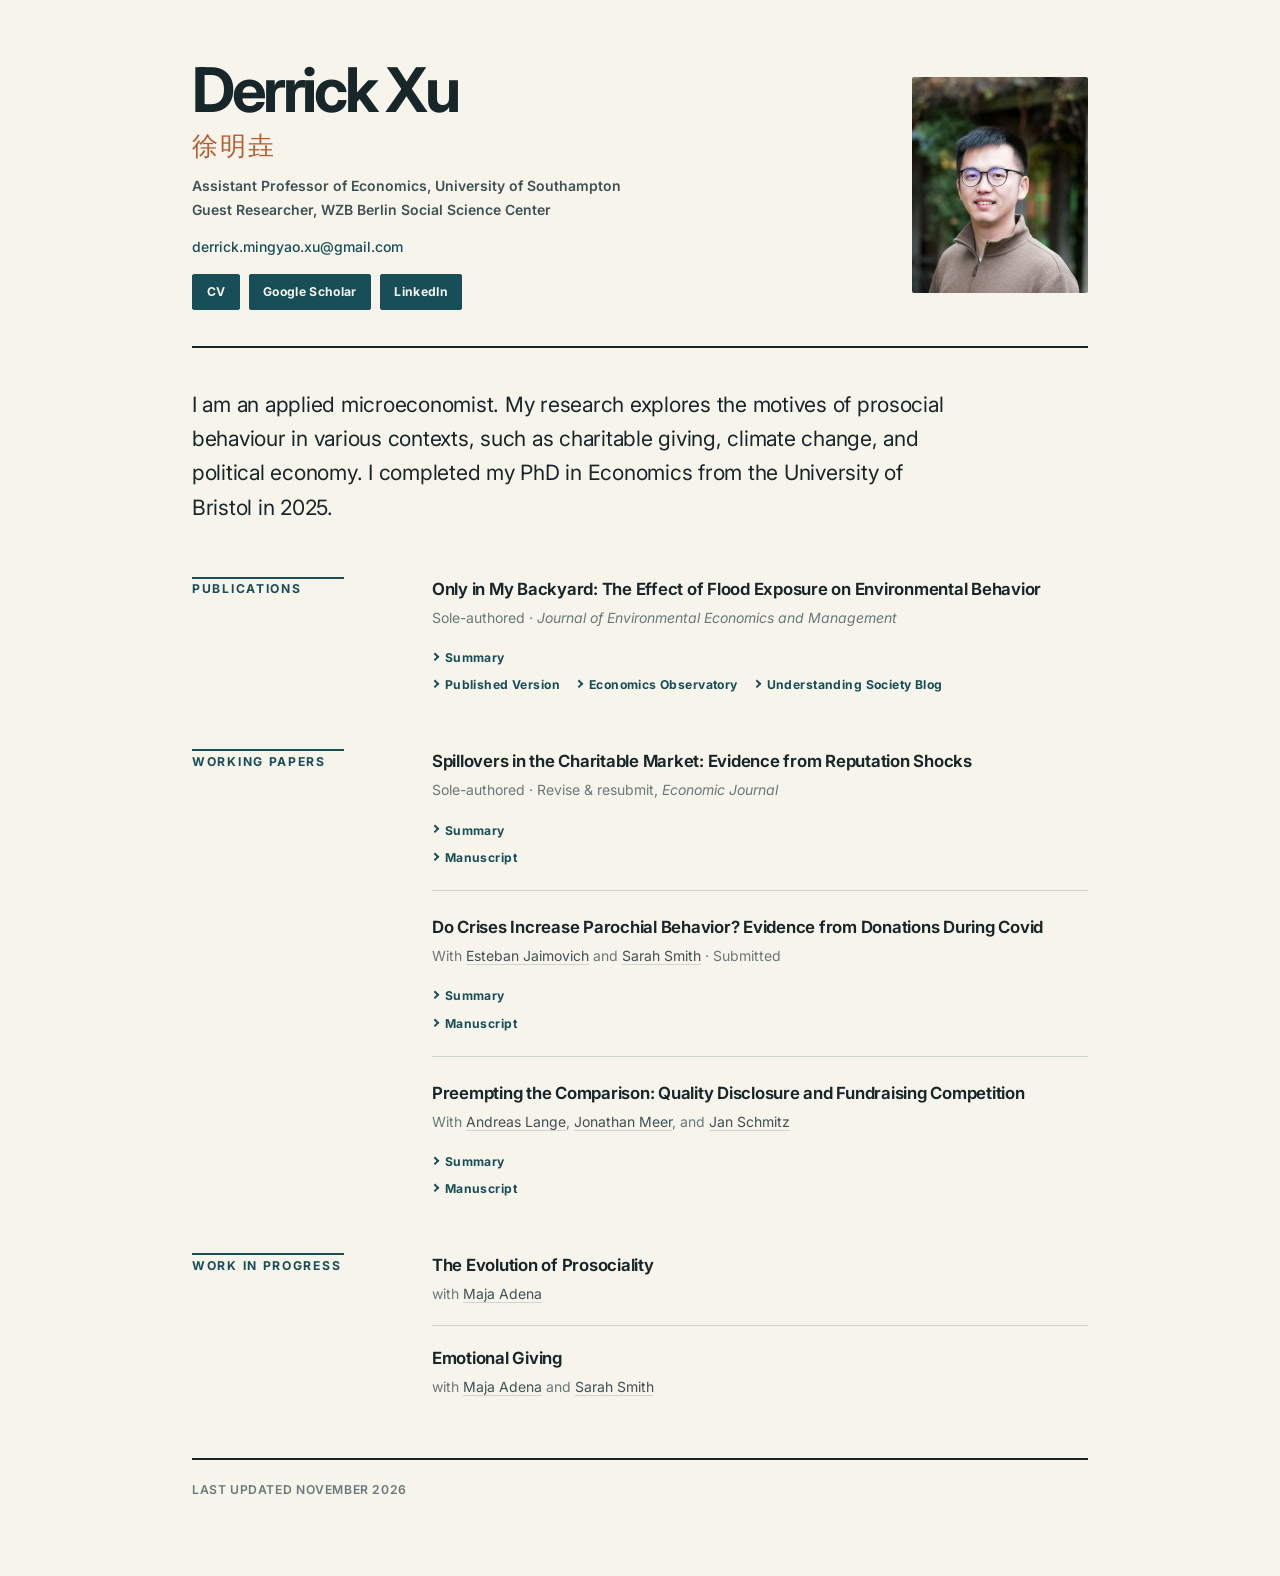
==== commit 50229d3e: "Add SSRN link to Preempting the Comparison and ignore CV source folder" ====
--- a/index.html
+++ b/index.html
@@ -133,6 +133,9 @@
             unfavorable comparison can be made.
           </p>
         </details>
+        <p class="links">
+          <a href="https://papers.ssrn.com/sol3/papers.cfm?abstract_id=7708598" target="_blank">Manuscript</a>
+        </p>
       </article>
     </section>
 
@@ -145,7 +148,7 @@
     </section>
 
     <footer>
-      <p>Last updated October 2026</p>
+      <p>Last updated November 2026</p>
     </footer>
   </main>
 </body>
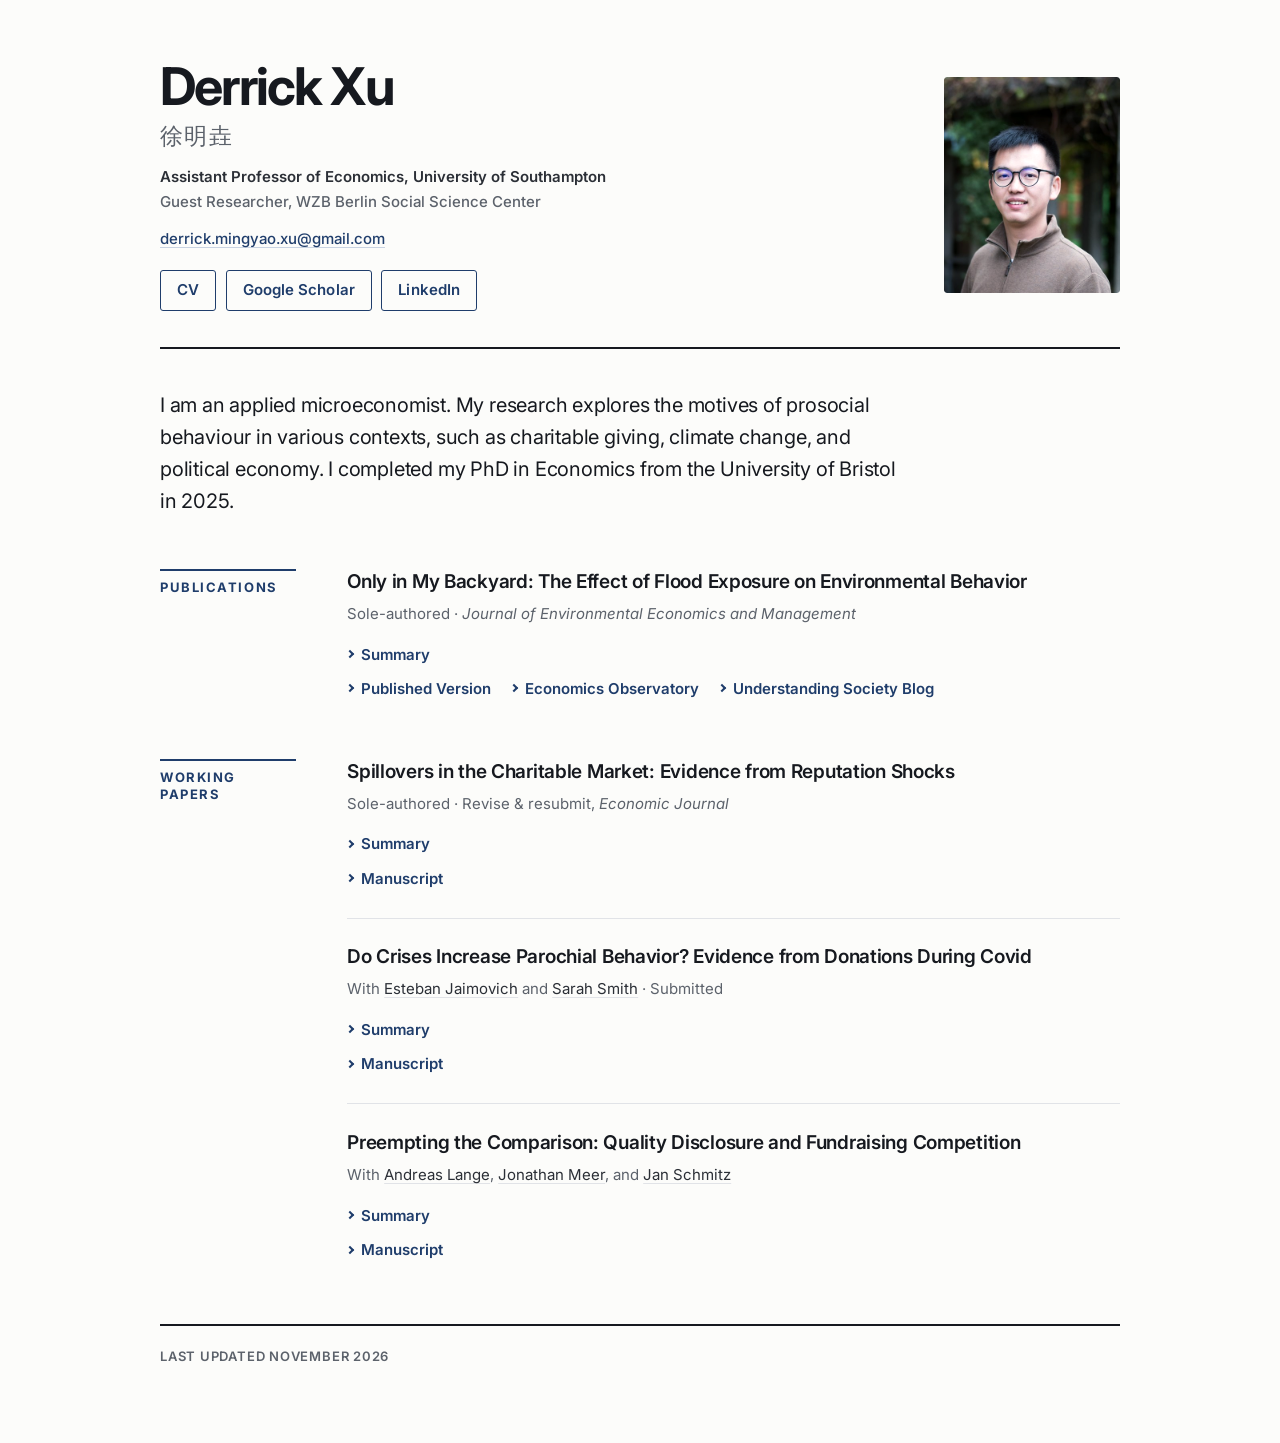
==== commit d55e1a56: "Redesign: navy & white palette, refined type scale, improved mobile layout, optimized photo, remove " ====
--- a/index.html
+++ b/index.html
@@ -8,7 +8,8 @@
   <title>Derrick Xu | Assistant Professor of Economics</title>
   <link rel="preconnect" href="https://fonts.googleapis.com">
   <link rel="preconnect" href="https://fonts.gstatic.com" crossorigin>
-  <link href="https://fonts.googleapis.com/css2?family=Inter:wght@300;400;500;600;700&display=swap" rel="stylesheet">
+  <link href="https://fonts.googleapis.com/css2?family=Inter:wght@400;500;600;700&display=swap" rel="stylesheet">
+  <meta name="theme-color" content="#fcfcfa">
   <link rel="stylesheet" href="styles.css">
   <link rel="canonical" href="https://www.mingyaoxu.com/">
   <meta property="og:type" content="website">
@@ -46,13 +47,13 @@
         <p class="role role-secondary">Guest Researcher, WZB Berlin Social Science Center</p>
         <p class="email-line"><a href="mailto:derrick.mingyao.xu@gmail.com">derrick.mingyao.xu@gmail.com</a></p>
         <div class="social-links">
-          <a href="cv.pdf" class="btn" target="_blank">CV</a>
-          <a href="https://scholar.google.com/citations?user=iKo71YAAAAAJ&hl=en" class="btn" target="_blank">Google Scholar</a>
-          <a href="https://www.linkedin.com/in/mingyaoxu/" class="btn" target="_blank">LinkedIn</a>
+          <a href="cv.pdf" class="btn" target="_blank" rel="noopener">CV</a>
+          <a href="https://scholar.google.com/citations?user=iKo71YAAAAAJ&hl=en" class="btn" target="_blank" rel="noopener">Google Scholar</a>
+          <a href="https://www.linkedin.com/in/mingyaoxu/" class="btn" target="_blank" rel="noopener">LinkedIn</a>
         </div>
       </div>
       <div class="profile-photo-wrapper">
-        <img src="profile.jpg" alt="Derrick Xu" class="profile-photo">
+        <img src="profile-web.jpg" alt="Derrick Xu" class="profile-photo" width="440" height="540" decoding="async">
       </div>
     </header>
 
@@ -78,9 +79,9 @@
           </p>
         </details>
         <p class="links">
-          <a href="https://www.sciencedirect.com/science/article/pii/S0095069626000203" target="_blank">Published Version</a>
-          <a href="https://www.economicsobservatory.com/how-do-climate-disasters-affect-pro-environmental-behaviour" target="_blank">Economics Observatory</a>
-          <a href="https://www.understandingsociety.ac.uk/blog/2026/07/06/local-flooding-behaviour/" target="_blank">Understanding Society Blog</a>
+          <a href="https://www.sciencedirect.com/science/article/pii/S0095069626000203" target="_blank" rel="noopener">Published Version</a>
+          <a href="https://www.economicsobservatory.com/how-do-climate-disasters-affect-pro-environmental-behaviour" target="_blank" rel="noopener">Economics Observatory</a>
+          <a href="https://www.understandingsociety.ac.uk/blog/2026/07/06/local-flooding-behaviour/" target="_blank" rel="noopener">Understanding Society Blog</a>
         </p>
       </article>
     </section>
@@ -100,13 +101,13 @@
           </p>
         </details>
         <p class="links">
-          <a href="https://papers.ssrn.com/sol3/papers.cfm?abstract_id=4206456" target="_blank">Manuscript</a>
+          <a href="https://papers.ssrn.com/sol3/papers.cfm?abstract_id=4206456" target="_blank" rel="noopener">Manuscript</a>
         </p>
       </article>
 
       <article class="paper">
         <h3>Do Crises Increase Parochial Behavior? Evidence from Donations During Covid</h3>
-        <p class="meta">With <a href="https://estebanjaimovich.weebly.com/" target="_blank">Esteban Jaimovich</a> and <a href="https://sarahsmitheconomics.weebly.com/" target="_blank">Sarah Smith</a> · Submitted</p>
+        <p class="meta">With <a href="https://estebanjaimovich.weebly.com/" target="_blank" rel="noopener">Esteban Jaimovich</a> and <a href="https://sarahsmitheconomics.weebly.com/" target="_blank" rel="noopener">Sarah Smith</a> · Submitted</p>
         <details class="summary">
           <summary>Summary</summary>
           <p>
@@ -117,13 +118,13 @@
           </p>
         </details>
         <p class="links">
-          <a href="https://arxiv.org/pdf/2607.28378" target="_blank">Manuscript</a>
+          <a href="https://arxiv.org/pdf/2607.28378" target="_blank" rel="noopener">Manuscript</a>
         </p>
       </article>
 
       <article class="paper">
         <h3>Preempting the Comparison: Quality Disclosure and Fundraising Competition</h3>
-        <p class="meta">With <a href="https://sites.google.com/view/andreaslange" target="_blank">Andreas Lange</a>, <a href="https://sites.google.com/tamu.edu/jmeer/home" target="_blank">Jonathan Meer</a>, and <a href="https://sites.google.com/view/janschmitz" target="_blank">Jan Schmitz</a></p>
+        <p class="meta">With <a href="https://sites.google.com/view/andreaslange" target="_blank" rel="noopener">Andreas Lange</a>, <a href="https://sites.google.com/tamu.edu/jmeer/home" target="_blank" rel="noopener">Jonathan Meer</a>, and <a href="https://sites.google.com/view/janschmitz" target="_blank" rel="noopener">Jan Schmitz</a></p>
         <details class="summary">
           <summary>Summary</summary>
           <p>
@@ -134,17 +135,9 @@
           </p>
         </details>
         <p class="links">
-          <a href="https://papers.ssrn.com/sol3/papers.cfm?abstract_id=7708598" target="_blank">Manuscript</a>
+          <a href="https://papers.ssrn.com/sol3/papers.cfm?abstract_id=7708598" target="_blank" rel="noopener">Manuscript</a>
         </p>
       </article>
-    </section>
-
-    <section class="research-section">
-      <h2>Work in Progress</h2>
-      <ul class="wip">
-        <li><strong>The Evolution of Prosociality</strong> <span class="coauthors">with <a href="https://www.wzb.eu/en/persons/maja-adena" target="_blank">Maja Adena</a></span></li>
-        <li><strong>Emotional Giving</strong> <span class="coauthors">with <a href="https://www.wzb.eu/en/persons/maja-adena" target="_blank">Maja Adena</a> and <a href="https://sarahsmitheconomics.weebly.com/" target="_blank">Sarah Smith</a></span></li>
-      </ul>
     </section>
 
     <footer>
--- a/styles.css
+++ b/styles.css
@@ -5,27 +5,29 @@
 }
 
 :root {
-  --ink: #172628;
-  --text: #223436;
-  --text-secondary: #3e5153;
-  --text-muted: #68797a;
-  --paper: #f7f4ec;
-  --paper-deep: #eee9de;
-  --teal: #174e57;
-  --teal-dark: #103940;
-  --accent: #b35f32;
-  --border: #cfd5cf;
-  --max-width: 56rem;
-
-  --fs-xs: 0.76rem;
-  --fs-sm: 0.875rem;
-  --fs-base: 1rem;
-  --fs-md: 1.05rem;
-  --fs-xl: clamp(2.2rem, 6vw, 3.85rem);
+  /* Palette: navy & white. All text pairs >= 4.5:1 on --paper. */
+  --ink: #16191f;          /* headings          ~17:1 */
+  --text: #2b2f36;         /* body              ~13:1 */
+  --text-muted: #5c626b;   /* meta, footer      ~6:1  */
+  --paper: #fcfcfa;
+  --tint: #f1f3f6;         /* summary panel */
+  --accent: #1f3d6b;       /* links, buttons    ~11:1 */
+  --accent-dark: #142a4c;
+  --accent-soft: #c9d3e2;  /* underlines */
+  --border: #e1e3e7;
+  --max-width: 60rem;
+
+  /* Type scale */
+  --fs-xs: 0.8125rem;      /* 13px */
+  --fs-sm: 0.9375rem;      /* 15px */
+  --fs-base: 1.0625rem;    /* 17px */
+  --fs-md: 1.1875rem;      /* 19px */
+  --fs-lg: 1.25rem;        /* 20px */
+  --fs-xl: clamp(2.25rem, 5vw, 3.25rem);
 }
 
 html {
-  font-size: 16px;
+  font-size: 100%;
   -webkit-text-size-adjust: 100%;
 }
 
@@ -34,7 +36,7 @@
   padding: 0 2rem 3.5rem;
   font-family: 'Inter', -apple-system, BlinkMacSystemFont, "Segoe UI", Roboto, Helvetica, Arial, sans-serif;
   font-size: var(--fs-base);
-  line-height: 1.7;
+  line-height: 1.65;
   color: var(--text);
   background: var(--paper);
   -webkit-font-smoothing: antialiased;
@@ -44,6 +46,31 @@
 main {
   max-width: var(--max-width);
   margin: 3.75rem auto 0;
+}
+
+a {
+  color: var(--accent);
+  text-decoration: none;
+  transition: color 0.15s ease, text-decoration-color 0.15s ease;
+}
+
+a:hover {
+  color: var(--accent-dark);
+}
+
+/* Avoid single orphaned words on the last line */
+h1, h2 {
+  text-wrap: balance;
+}
+
+h3, p, li {
+  text-wrap: pretty;
+}
+
+:focus-visible {
+  outline: 2px solid var(--accent);
+  outline-offset: 3px;
+  border-radius: 2px;
 }
 
 /* Profile */
@@ -62,21 +89,21 @@
 }
 
 h1 {
-  margin: 0 0 1rem;
+  margin: 0 0 1.1rem;
   font-size: var(--fs-xl);
   font-weight: 700;
-  line-height: 0.98;
-  letter-spacing: -0.055em;
+  line-height: 1.02;
+  letter-spacing: -0.035em;
   color: var(--ink);
 }
 
 h1 span {
   display: block;
-  margin: 0.8rem 0 0;
-  font-size: 0.42em;
+  margin: 0.7rem 0 0;
+  font-size: 0.45em;
   font-weight: 500;
-  letter-spacing: 0.08em;
-  color: var(--accent);
+  letter-spacing: 0.06em;
+  color: var(--text-muted);
 }
 
 .role {
@@ -84,8 +111,8 @@
   max-width: 34rem;
   font-size: var(--fs-sm);
   font-weight: 600;
-  color: var(--text-secondary);
-  line-height: 1.55;
+  color: var(--text);
+  line-height: 1.5;
 }
 
 .role + .role {
@@ -93,60 +120,72 @@
 }
 
 .role-secondary {
+  font-weight: 500;
+  color: var(--text-muted);
   margin-bottom: 0.85rem;
 }
 
 .email-line {
-  margin: 0 0 1rem;
+  margin: 0 0 1.1rem;
   font-size: var(--fs-sm);
-  color: var(--text-muted);
 }
 
 .email-line a {
-  color: var(--teal);
   font-weight: 500;
   text-decoration: underline;
-  text-decoration-color: transparent;
+  text-decoration-color: var(--accent-soft);
   text-underline-offset: 0.2em;
 }
 
 .email-line a:hover {
-  color: var(--teal-dark);
   text-decoration-color: currentColor;
 }
 
 .social-links {
   display: flex;
   flex-wrap: wrap;
-  gap: 0.55rem;
+  gap: 0.6rem;
 }
 
 .btn {
   display: inline-flex;
   align-items: center;
-  min-height: 2.2rem;
-  padding: 0.4rem 0.85rem;
-  font-size: var(--fs-xs);
-  font-weight: 700;
-  letter-spacing: 0.025em;
-  color: var(--paper);
-  background: var(--teal);
-  border: 1px solid var(--teal);
-  border-radius: 2px;
+  justify-content: center;
+  min-height: 2.5rem;
+  padding: 0.45rem 1rem;
+  font-size: var(--fs-sm);
+  font-weight: 600;
+  letter-spacing: 0.005em;
+  color: var(--accent);
+  background: transparent;
+  border: 1.5px solid var(--accent);
+  border-radius: 3px;
   text-decoration: none;
-  transition: background-color 0.15s ease, border-color 0.15s ease, transform 0.15s ease;
+  transition: background-color 0.15s ease, color 0.15s ease, border-color 0.15s ease;
 }
 
 .btn:hover {
-  background: var(--teal-dark);
-  border-color: var(--teal-dark);
+  background: var(--accent);
+  border-color: var(--accent);
   color: #ffffff;
-  text-decoration: none;
-  transform: translateY(-1px);
 }
 
 .profile-photo-wrapper {
+  position: relative;
   flex-shrink: 0;
+  border-radius: 3px;
+  overflow: hidden;
+}
+
+/* Subtle navy wash so the photo sits in the palette */
+.profile-photo-wrapper::after {
+  content: "";
+  position: absolute;
+  inset: 0;
+  background: var(--accent);
+  mix-blend-mode: soft-light;
+  opacity: 0.35;
+  pointer-events: none;
 }
 
 .profile-photo {
@@ -155,33 +194,30 @@
   height: 13.5rem;
   object-fit: cover;
   object-position: center center;
-  border-radius: 2px;
-  border: 0;
-  background-color: var(--paper-deep);
-  filter: saturate(0.82) contrast(1.03);
+  border-radius: 3px;
+  background-color: var(--tint);
+  filter: saturate(0.78) contrast(1.05) brightness(1.03);
 }
 
 .intro {
   margin: 0 0 3.25rem;
-  padding: 0;
 }
 
 .intro p {
-  max-width: 47rem;
-  margin: 0;
-  font-size: clamp(1.08rem, 2.1vw, 1.32rem);
+  max-width: 46rem;
+  margin: 0;
+  font-size: var(--fs-lg);
   font-weight: 400;
-  line-height: 1.62;
-  letter-spacing: -0.012em;
+  line-height: 1.6;
+  letter-spacing: -0.01em;
   color: var(--ink);
 }
 
 .research-section {
   display: grid;
-  grid-template-columns: 9.5rem minmax(0, 1fr);
-  column-gap: clamp(2rem, 7vw, 5.5rem);
+  grid-template-columns: 8.5rem minmax(0, 1fr);
+  column-gap: clamp(2rem, 4vw, 3.5rem);
   margin: 0 0 3.5rem;
-  padding: 0;
 }
 
 .research-section:last-of-type {
@@ -191,25 +227,25 @@
 h2 {
   align-self: start;
   margin: 0;
-  padding: 0.15rem 0 0.75rem;
+  padding: 0.5rem 0 0.75rem;
   font-size: var(--fs-xs);
   font-weight: 700;
   line-height: 1.35;
-  letter-spacing: 0.14em;
+  letter-spacing: 0.12em;
   text-transform: uppercase;
-  color: var(--teal);
-  border-top: 2px solid var(--teal);
+  color: var(--accent);
+  border-top: 2px solid var(--accent);
 }
 
 .paper {
   grid-column: 2;
   margin: 0;
-  padding: 0 0 1.5rem;
+  padding: 0 0 1.6rem;
   border-bottom: 1px solid var(--border);
 }
 
 .paper + .paper {
-  margin-top: 1.5rem;
+  margin-top: 1.6rem;
 }
 
 .research-section .paper:last-child {
@@ -222,10 +258,10 @@
 }
 
 h3 {
-  margin: 0 0 0.35rem;
+  margin: 0 0 0.4rem;
   font-size: var(--fs-md);
-  font-weight: 650;
-  line-height: 1.45;
+  font-weight: 600;
+  line-height: 1.4;
   letter-spacing: -0.015em;
   color: var(--ink);
 }
@@ -237,38 +273,54 @@
   line-height: 1.55;
 }
 
+.meta a {
+  color: var(--text);
+  text-decoration: underline;
+  text-decoration-color: var(--border);
+  text-underline-offset: 0.18em;
+}
+
+.meta a:hover {
+  color: var(--accent);
+  text-decoration-color: var(--accent);
+}
+
+/* Summary toggles and paper links */
 .summary summary,
 .links a {
   display: inline-flex;
   align-items: center;
-  gap: 0.45rem;
-  font-size: var(--fs-xs);
-  font-weight: 700;
-  letter-spacing: 0.035em;
-  color: var(--teal);
+  gap: 0.5rem;
+  min-height: 1.75rem;
+  font-size: var(--fs-sm);
+  font-weight: 600;
+  color: var(--accent);
   line-height: 1.4;
+  text-decoration: underline;
+  text-decoration-color: transparent;
+  text-underline-offset: 0.2em;
 }
 
 .summary summary::before,
 .links a::before {
   content: "";
   display: inline-block;
-  width: 0.35rem;
-  height: 0.35rem;
+  width: 0.38rem;
+  height: 0.38rem;
   border-right: 2px solid currentColor;
   border-bottom: 2px solid currentColor;
   transform: rotate(-45deg);
-  margin-top: -0.1rem;
   flex-shrink: 0;
 }
 
 .summary summary:hover,
 .links a:hover {
-  color: var(--accent);
+  color: var(--accent-dark);
+  text-decoration-color: currentColor;
 }
 
 .summary {
-  margin: 0 0 0.55rem;
+  margin: 0 0 0.4rem;
 }
 
 .summary summary {
@@ -287,17 +339,17 @@
 
 .summary[open] summary::before {
   transform: rotate(45deg);
-  margin-top: 0.05rem;
+  margin-top: -0.2rem;
 }
 
 .summary p {
-  margin: 0.9rem 0 1rem;
+  margin: 0.6rem 0 0.9rem;
   padding: 1rem 1.15rem;
   font-size: var(--fs-sm);
-  color: var(--text-secondary);
+  color: var(--text);
   line-height: 1.7;
-  background: var(--paper-deep);
-  border-left: 2px solid var(--teal);
+  background: var(--tint);
+  border-left: 2px solid var(--accent);
 }
 
 .paper > .summary:last-child p {
@@ -307,84 +359,9 @@
 .links {
   margin: 0;
   display: flex;
-  flex-direction: row;
   flex-wrap: wrap;
   align-items: flex-start;
-  gap: 0.45rem 1rem;
-}
-
-.links a {
-  text-decoration: none;
-}
-
-.links a:hover {
-  text-decoration: none;
-}
-
-.wip {
-  grid-column: 2;
-  margin: 0;
-  padding: 0;
-  list-style: none;
-  display: flex;
-  flex-direction: column;
-  gap: 1.25rem;
-}
-
-.wip li {
-  margin: 0;
-  padding: 0 0 1.25rem;
-  font-size: var(--fs-md);
-  line-height: 1.5;
-  border-bottom: 1px solid var(--border);
-}
-
-.wip li:last-child {
-  padding-bottom: 0;
-  border-bottom: none;
-}
-
-.wip li strong {
-  display: block;
-  margin: 0 0 0.35rem;
-  font-size: var(--fs-md);
-  font-weight: 650;
-  line-height: 1.45;
-  letter-spacing: -0.015em;
-  color: var(--ink);
-}
-
-a {
-  color: var(--teal);
-  text-decoration: none;
-  transition: color 0.15s ease;
-}
-
-a:hover {
-  color: var(--accent);
-}
-
-.meta a,
-.coauthors a {
-  color: var(--text-secondary);
-  text-decoration: underline;
-  text-decoration-color: var(--border);
-  text-underline-offset: 0.18em;
-  transition: color 0.15s ease, text-decoration-color 0.15s ease;
-}
-
-.meta a:hover,
-.coauthors a:hover {
-  color: var(--teal);
-  text-decoration-color: var(--teal);
-}
-
-.wip .coauthors {
-  display: block;
-  margin: 0;
-  font-size: var(--fs-sm);
-  color: var(--text-muted);
-  line-height: 1.55;
+  gap: 0.25rem 1.25rem;
 }
 
 footer {
@@ -397,130 +374,132 @@
   margin: 0;
   font-size: var(--fs-xs);
   font-weight: 600;
-  letter-spacing: 0.05em;
+  letter-spacing: 0.06em;
   text-transform: uppercase;
   color: var(--text-muted);
 }
 
+/* Tablet / small laptop */
+@media (max-width: 900px) {
+  .research-section {
+    grid-template-columns: 7rem minmax(0, 1fr);
+    column-gap: 2rem;
+  }
+
+  .profile-container {
+    grid-template-columns: minmax(0, 1fr) 9rem;
+  }
+
+  .profile-photo {
+    width: 9rem;
+    height: 11rem;
+  }
+}
+
+/* Phone */
 @media (max-width: 640px) {
+  :root {
+    --fs-base: 1rem;        /* 16px */
+    --fs-md: 1.09375rem;    /* 17.5px */
+    --fs-lg: 1.09375rem;
+    --fs-xl: clamp(2rem, 9vw, 2.5rem);
+  }
+
   body {
-    padding: 0 1rem 2.25rem;
-    overflow-x: hidden;
-  }
-
+    padding: 0 1.25rem 2.25rem;
+  }
+
+  main {
+    margin-top: 2rem;
+  }
+
+  /* Name + photo side by side, everything else full width, all left-aligned */
   .profile-container {
-    display: flex;
-    flex-direction: column-reverse;
+    grid-template-columns: minmax(0, 1fr) auto;
+    column-gap: 1rem;
+    row-gap: 0;
     align-items: center;
-    gap: 0;
     margin-bottom: 2rem;
-    padding-bottom: 2rem;
-  }
-
-  main {
-    margin-top: 2.25rem;
+    padding-bottom: 1.75rem;
   }
 
   .profile-text {
-    text-align: center;
+    display: contents;
+  }
+
+  h1 {
+    grid-column: 1;
+    grid-row: 1;
+    margin: 0;
   }
 
   .profile-photo-wrapper {
-    margin-bottom: 1.5rem;
+    grid-column: 2;
+    grid-row: 1;
   }
 
   .profile-photo {
-    width: 7rem;
-    height: 8.25rem;
-  }
-
-  h1 {
-    margin-bottom: 0.85rem;
-    font-size: clamp(2rem, 10vw, 2.6rem);
-    line-height: 1;
-  }
-
-  h1 span {
-    margin-top: 0.45rem;
-    font-size: 0.4em;
-  }
-
-  .profile-container .role {
+    width: 5.5rem;
+    height: 6.75rem;
+  }
+
+  .role,
+  .email-line,
+  .social-links {
+    grid-column: 1 / -1;
+  }
+
+  .role:first-of-type {
+    margin-top: 1.25rem;
+  }
+
+  .role {
     max-width: none;
-    min-width: 0;
-    font-size: 0.8rem;
-    line-height: 1.5;
-  }
-
-  .profile-container .role-secondary {
-    margin-bottom: 0;
   }
 
   .email-line {
-    margin: 0.85rem 0 1rem;
+    margin: 0.75rem 0 1rem;
     overflow-wrap: anywhere;
   }
 
   .social-links {
-    justify-content: center;
-    gap: 0.45rem;
+    gap: 0.5rem;
   }
 
   .btn {
-    min-height: 2.35rem;
+    flex: 1 1 auto;
+    min-height: 2.75rem;
     padding-inline: 0.75rem;
   }
 
   .intro {
-    margin-bottom: 2.75rem;
-  }
-
-  .intro p {
-    font-size: 1.04rem;
-    line-height: 1.62;
+    margin-bottom: 2.5rem;
   }
 
   .research-section {
     grid-template-columns: 1fr;
-    row-gap: 0;
-    margin-bottom: 2.75rem;
+    margin-bottom: 2.5rem;
   }
 
   h2 {
-    padding-top: 0.5rem;
-    margin-bottom: 0.85rem;
+    margin-bottom: 1rem;
   }
 
   h3 {
-    font-size: 1.05rem;
-    line-height: 1.42;
-  }
-
-  .wip {
-    grid-column: 1;
-    gap: 1.15rem;
-  }
-
-  .wip li {
-    padding-bottom: 1.15rem;
-  }
-
-  .paper + .paper {
-    margin-top: 1.35rem;
+    text-wrap: balance;
   }
 
   .paper {
     grid-column: 1;
-    padding-bottom: 1.35rem;
+    padding-bottom: 1.4rem;
+  }
+
+  .paper + .paper {
+    margin-top: 1.4rem;
   }
 
   .summary p {
-    margin-top: 0.75rem;
-    padding: 0.85rem 0.9rem;
-  }
-
-  .links {
-    gap: 0.5rem 0.85rem;
+    padding: 0.85rem 0.95rem;
   }
 
   footer {
@@ -528,19 +507,27 @@
   }
 }
 
-@media (max-width: 350px) {
+/* Comfortable tap targets on touch screens */
+@media (pointer: coarse) {
+  .summary summary,
+  .links a {
+    min-height: 2.75rem;
+  }
+
+  .links {
+    column-gap: 1.5rem;
+    row-gap: 0;
+  }
+
+  .summary {
+    margin-bottom: 0;
+  }
+}
+
+@media (max-width: 360px) {
   .profile-photo {
-    width: 5.75rem;
-    height: 6.75rem;
-  }
-
-  h1 {
-    font-size: 1.85rem;
-  }
-
-  .btn {
-    padding-inline: 0.65rem;
-    font-size: 0.7rem;
+    width: 4.75rem;
+    height: 5.75rem;
   }
 }
 
